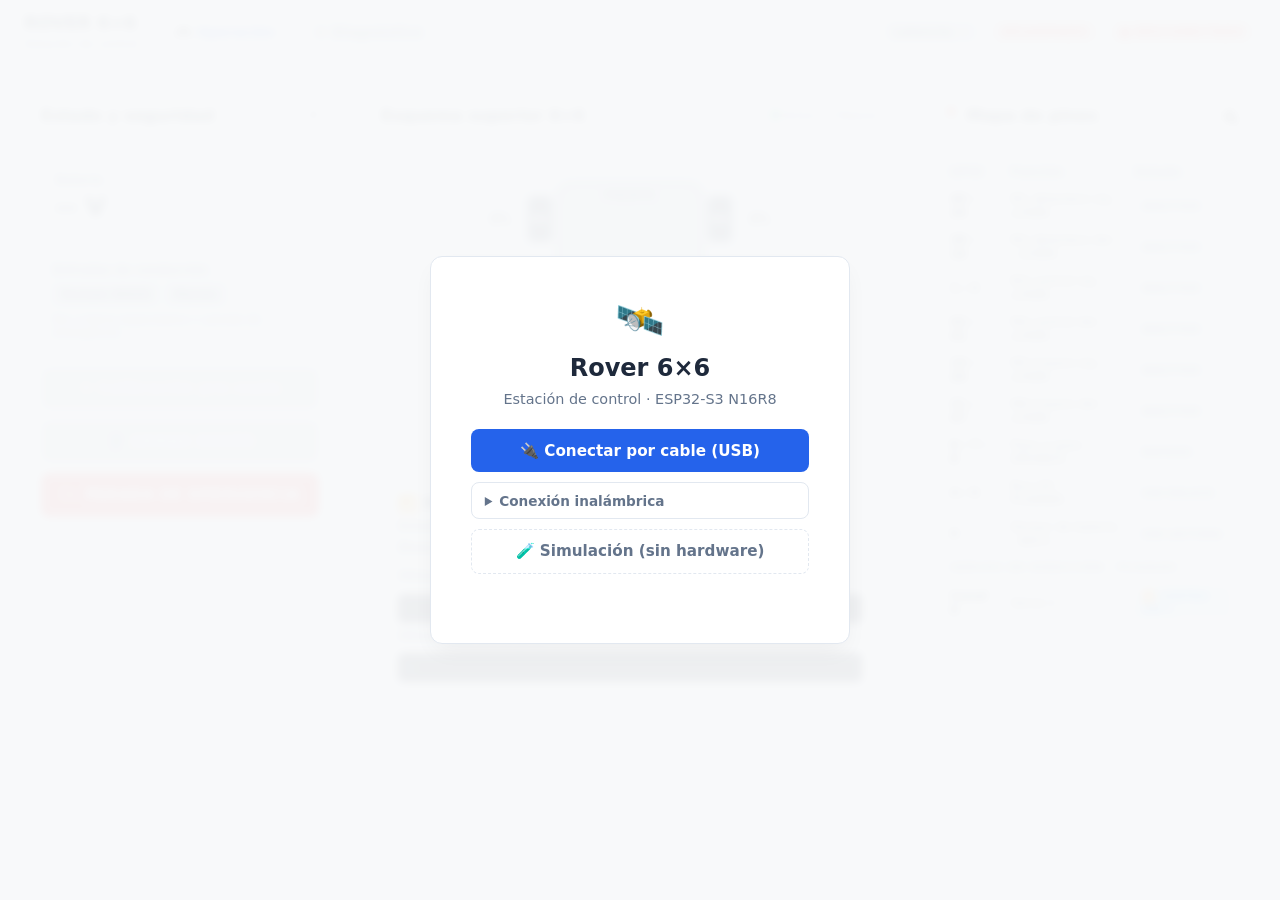
==== index.html @ 3fe63c6f "chore: clean up project structure, rename index.html, update pinout.h, add rover_link and ignore .cl" ====
<!DOCTYPE html>
<html lang="es">
<head>
    <meta charset="UTF-8">
    <meta name="viewport" content="width=device-width, initial-scale=1.0">
    <title>Rover 6x6 · Estación de Control</title>
    <link rel="stylesheet" href="style.css">
</head>
<body>

<!-- ===================== PANTALLA DE CONEXIÓN ===================== -->
<div id="login-screen">
    <div class="login-card">
        <div class="logo-icon">🛰️</div>
        <h2>Rover 6×6</h2>
        <p>Estación de control · ESP32-S3 N16R8</p>

        <button class="btn btn-primary" onclick="App.connectSerial()">
            🔌 Conectar por cable (USB)
        </button>

        <details class="conn-advanced">
            <summary>Conexión inalámbrica</summary>
            <div class="input-group">
                <label for="rover-ip">Dirección IP</label>
                <input type="text" id="rover-ip" value="192.168.4.1" placeholder="192.168.4.1">
            </div>
            <div class="input-group">
                <label for="rover-port">Puerto</label>
                <input type="text" id="rover-port" value="8080" placeholder="8080">
            </div>
            <button class="btn btn-secondary" onclick="App.connectWifi()">
                📡 Conectar por Wi-Fi
            </button>
        </details>

        <button class="btn btn-ghost" onclick="App.connectDemo()">
            🧪 Simulación (sin hardware)
        </button>

        <div id="login-status" class="login-status-msg"></div>
    </div>
</div>

<!-- ===================== CABECERA ===================== -->
<header class="app-header">
    <div class="header-brand">
        <span class="brand-title">ROVER 6×6</span>
        <span class="brand-subtitle">Estación de control</span>
    </div>

    <nav class="mode-tabs">
        <button class="tab-btn active" id="tab-general" onclick="App.switchMode('general')">🎮 Operación</button>
        <button class="tab-btn" id="tab-diagnostics" onclick="App.switchMode('diagnostics')">⚙️ Diagnóstico</button>
    </nav>

    <div class="header-badges">
        <span id="latency-badge" class="badge badge-gray">Latencia: --</span>
        <span id="arm-badge" class="badge badge-danger">DESARMADO</span>
        <span id="status-badge" class="badge badge-danger">● DESCONECTADO</span>
        <button id="btn-disconnect" class="btn-icon" title="Desconectar" hidden
                onclick="App.disconnect()">⏏</button>
    </div>
</header>

<div id="notice-bar" class="notice-bar"></div>

<main class="main-container">

    <!-- ===================== VISTA: OPERACIÓN ===================== -->
    <div id="view-general" class="dashboard-grid">

        <!-- Columna izquierda -->
        <div class="card">
            <div class="header-title"><span>Estado y seguridad</span><span class="card-icon">⚡</span></div>
            <hr class="divider">

            <div class="metric-box">
                <span class="metric-label">Batería</span>
                <strong id="battery-val" class="metric-big">-- V</strong>
            </div>

            <div class="input-hud-card">
                <span class="hud-title">Entradas de conducción</span>
                <div class="hud-indicators">
                    <div id="hud-wasd" class="hud-chip">Teclado WASD</div>
                    <div id="hud-gamepad" class="hud-chip">Mando</div>
                </div>
                <p class="hint">Esc o barra espaciadora = parada de emergencia</p>
            </div>

            <div class="action-stack">
                <button id="btn-preflight" class="btn btn-wizard" disabled onclick="App.startPreFlight()">
                    ⚙️ Calibración pre-vuelo
                </button>
                <button id="btn-arm-toggle" class="btn btn-arm" disabled onclick="App.toggleArm()">
                    🛡️ ARMAR ROVER
                </button>
                <button class="btn btn-danger" onclick="App.emergencyStop()">
                    ⛔ PARADA DE EMERGENCIA
                </button>
            </div>
        </div>

        <!-- Columna central -->
        <div class="card card-center">
            <div class="header-title">
                <span>Esquema superior 6×6</span>
                <span class="legend-text">
                    <span class="dot dot-active"></span> Activo
                    <span class="dot dot-idle"></span> Reposo
                </span>
            </div>

            <div class="rover-view">
                <div class="rover-chassis">
                    <div class="chassis-header">FRENTE</div>

                    <div class="wheel w-front-left" id="m1">
                        <span class="wheel-label">M1</span><span class="wheel-val wheel-val-left">0%</span>
                    </div>
                    <div class="wheel w-front-right" id="m2">
                        <span class="wheel-label">M2</span><span class="wheel-val wheel-val-right">0%</span>
                    </div>
                    <div class="wheel w-mid-left" id="m3">
                        <span class="wheel-label">M3</span><span class="wheel-val wheel-val-left">0%</span>
                    </div>
                    <div class="wheel w-mid-right" id="m4">
                        <span class="wheel-label">M4</span><span class="wheel-val wheel-val-right">0%</span>
                    </div>
                    <div class="wheel w-rear-left" id="m5">
                        <span class="wheel-label">M5</span><span class="wheel-val wheel-val-left">0%</span>
                    </div>
                    <div class="wheel w-rear-right" id="m6">
                        <span class="wheel-label">M6</span><span class="wheel-val wheel-val-right">0%</span>
                    </div>
                </div>

                <div id="motor-test-popover" class="motor-popover hidden">
                    <div class="popover-header">
                        <span id="popover-title">Motor</span>
                        <button class="popover-close" onclick="App.closeMotorPopover()">×</button>
                    </div>
                    <div class="popover-buttons">
                        <button class="btn btn-popover btn-yes" id="btn-popover-forward">Adelante</button>
                        <button class="btn btn-popover btn-no" id="btn-popover-backward">Atrás</button>
                    </div>
                    <p class="hint">Mantén pulsado para mover</p>
                </div>
            </div>

            <!-- Monitor de enlace -->
            <div class="link-monitor">
                <div class="header-title"><span>📶 Monitor de enlace</span></div>
                <div class="link-stats">
                    <div><span class="metric-label">Estado</span><strong id="debug-link-status" data-state="off">Desconectado</strong></div>
                    <div><span class="metric-label">Tramas OK</span><strong id="debug-rx-ok" data-state="ok">0</strong></div>
                    <div><span class="metric-label">Tramas con error</span><strong id="debug-rx-err" data-state="ok">0</strong></div>
                </div>
                <span class="metric-label">Último envío (TX)</span>
                <pre id="debug-tx-data" class="wire-log wire-tx">—</pre>
                <span class="metric-label">Última telemetría (RX)</span>
                <pre id="debug-rx-data" class="wire-log wire-rx">—</pre>
            </div>
        </div>

        <!-- Columna derecha -->
        <div class="card">
            <div class="header-title"><span>📍 Mapa de pines</span><span class="card-icon">🔌</span></div>
            <hr class="divider">

            <div class="gpio-table-container">
                <table class="gpio-table">
                    <thead>
                        <tr><th>GPIO</th><th>Función</th><th>Estado</th></tr>
                    </thead>
                    <tbody>
                        <tr><td><strong>40 / 39</strong></td><td>M1 delantero izq · L298N</td><td><span id="pin-m1-badge" class="pin-badge pin-idle">INACTIVO</span></td></tr>
                        <tr><td><strong>38 / 16</strong></td><td>M2 delantero der · L298N</td><td><span id="pin-m2-badge" class="pin-badge pin-idle">INACTIVO</span></td></tr>
                        <tr><td><strong>1 / 2</strong></td><td>M3 central izq · L298N</td><td><span id="pin-m3-badge" class="pin-badge pin-idle">INACTIVO</span></td></tr>
                        <tr><td><strong>42 / 41</strong></td><td>M4 central der · L298N</td><td><span id="pin-m4-badge" class="pin-badge pin-idle">INACTIVO</span></td></tr>
                        <tr><td><strong>19 / 20</strong></td><td>M5 trasero izq · L298N</td><td><span id="pin-m5-badge" class="pin-badge pin-idle">INACTIVO</span></td></tr>
                        <tr><td><strong>21 / 47</strong></td><td>M6 trasero der · L298N</td><td><span id="pin-m6-badge" class="pin-badge pin-idle">INACTIVO</span></td></tr>
                        <tr><td><strong>6 / 7 / 8</strong></td><td>Paso a paso · DRV8825</td><td><span id="stepper-state-badge" class="pin-badge pin-idle">REPOSO</span></td></tr>
                        <tr><td><strong>4 / 5</strong></td><td>Bus I2C · PCA9685</td><td><span id="pin-i2c-badge" class="pin-badge pin-idle">SIN ENLACE</span></td></tr>
                        <tr><td><strong>9</strong></td><td>Divisor de batería · ADC1</td><td><span id="pin-adc-badge" class="pin-badge pin-idle">SIN LECTURA</span></td></tr>
                        <tr><td colspan="3" class="table-section">Servos de dirección · PCA9685</td></tr>
                        <tr><td><strong>Canal 0</strong></td><td>Servo 1</td><td><span id="servo-dir-0-badge" class="pin-badge pin-i2c">⏺️ CENTRO (90°)</span></td></tr>
                        <tr><td><strong>Canal 1</strong></td><td>Servo 2</td><td><span id="servo-dir-1-badge" class="pin-badge pin-i2c">⏺️ CENTRO (90°)</span></td></tr>
                        <tr><td><strong>Canal 2</strong></td><td>Servo 3</td><td><span id="servo-dir-2-badge" class="pin-badge pin-i2c">⏺️ CENTRO (90°)</span></td></tr>
                        <tr><td><strong>Canal 3</strong></td><td>Servo 4</td><td><span id="servo-dir-3-badge" class="pin-badge pin-i2c">⏺️ CENTRO (90°)</span></td></tr>
                        <tr><td><strong>Canal 4</strong></td><td>Servo 5</td><td><span id="servo-dir-4-badge" class="pin-badge pin-i2c">⏺️ CENTRO (90°)</span></td></tr>
                    </tbody>
                </table>
            </div>
        </div>
    </div>

    <!-- ===================== VISTA: DIAGNÓSTICO ===================== -->
    <div id="view-diagnostics" class="dashboard-grid hidden">

        <div class="card">
            <div class="header-title"><span>Motores DC (M1–M6)</span></div>
            <p class="section-desc">Prueba individual de velocidad y sentido en cada canal L298N.</p>

            <div class="motor-grid">
                <div class="motor-control-item" data-motor="0">
                    <label>M1 · Delantero izq</label>
                    <input type="range" min="-100" max="100" value="0" oninput="App.setMotor(0, this.value)">
                    <span class="val-display">0%</span>
                </div>
                <div class="motor-control-item" data-motor="1">
                    <label>M2 · Delantero der</label>
                    <input type="range" min="-100" max="100" value="0" oninput="App.setMotor(1, this.value)">
                    <span class="val-display">0%</span>
                </div>
                <div class="motor-control-item" data-motor="2">
                    <label>M3 · Central izq</label>
                    <input type="range" min="-100" max="100" value="0" oninput="App.setMotor(2, this.value)">
                    <span class="val-display">0%</span>
                </div>
                <div class="motor-control-item" data-motor="3">
                    <label>M4 · Central der</label>
                    <input type="range" min="-100" max="100" value="0" oninput="App.setMotor(3, this.value)">
                    <span class="val-display">0%</span>
                </div>
                <div class="motor-control-item" data-motor="4">
                    <label>M5 · Trasero izq</label>
                    <input type="range" min="-100" max="100" value="0" oninput="App.setMotor(4, this.value)">
                    <span class="val-display">0%</span>
                </div>
                <div class="motor-control-item" data-motor="5">
                    <label>M6 · Trasero der</label>
                    <input type="range" min="-100" max="100" value="0" oninput="App.setMotor(5, this.value)">
                    <span class="val-display">0%</span>
                </div>
            </div>

            <button class="btn btn-secondary" onclick="App.stopAllMotors()">Detener todos los motores</button>
        </div>

        <div class="card">
            <div class="header-title"><span>Servos y paso a paso</span></div>

            <div class="sub-section">
                <h4>Servos de dirección · PCA9685</h4>
                <div class="servo-row">
                    <label>Servo 1 · canal 0</label>
                    <input type="range" min="0" max="180" value="90" oninput="App.setServo(0, this.value)">
                    <span id="servo-0-val">⏺️ CENTRO (90°)</span>
                </div>
                <div class="servo-row">
                    <label>Servo 2 · canal 1</label>
                    <input type="range" min="0" max="180" value="90" oninput="App.setServo(1, this.value)">
                    <span id="servo-1-val">⏺️ CENTRO (90°)</span>
                </div>
                <div class="servo-row">
                    <label>Servo 3 · canal 2</label>
                    <input type="range" min="0" max="180" value="90" oninput="App.setServo(2, this.value)">
                    <span id="servo-2-val">⏺️ CENTRO (90°)</span>
                </div>
                <div class="servo-row">
                    <label>Servo 4 · canal 3</label>
                    <input type="range" min="0" max="180" value="90" oninput="App.setServo(3, this.value)">
                    <span id="servo-3-val">⏺️ CENTRO (90°)</span>
                </div>
                <div class="servo-row">
                    <label>Servo 5 · canal 4</label>
                    <input type="range" min="0" max="180" value="90" oninput="App.setServo(4, this.value)">
                    <span id="servo-4-val">⏺️ CENTRO (90°)</span>
                </div>
            </div>

            <hr class="divider">

            <div class="sub-section">
                <h4>Paso a paso · DRV8825</h4>
                <div class="stepper-jog-controls">
                    <button class="btn btn-small" onclick="App.jogStepper(-500)">−500</button>
                    <button class="btn btn-small" onclick="App.jogStepper(-100)">−100</button>
                    <button class="btn btn-small" onclick="App.jogStepper(100)">+100</button>
                    <button class="btn btn-small" onclick="App.jogStepper(500)">+500</button>
                </div>
                <p class="info-text">Posición: <strong id="stepper-pos-val">0</strong> pasos</p>
            </div>
        </div>

        <div class="card">
            <div class="header-title"><span>Lectura directa del ADC</span></div>
            <div class="adc-monitor-box">
                <span class="metric-label">GPIO 9 · ADC1 canal 8</span>
                <h1 id="adc-mv-val">0 mV</h1>
                <p class="info-text">
                    Tensión en el pin: <span id="adc-pin-v">0.00 V</span> · divisor 4,3×
                </p>
            </div>
        </div>
    </div>
</main>

<!-- ===================== MODAL PRE-VUELO ===================== -->
<div id="calibration-modal" class="modal-backdrop">
    <div class="modal-content">
        <div class="wizard-header">
            <span class="wizard-step-badge" id="modal-step-badge">PASO 1</span>
            <h3 id="modal-step-title">Enlace y batería</h3>
        </div>
        <div class="wizard-body">
            <p id="modal-step-desc">Verificando enlace...</p>
        </div>
        <div class="wizard-footer">
            <button class="btn btn-no" onclick="App.answerPreFlight(false)">Cancelar</button>
            <button class="btn btn-yes" id="btn-wizard-yes" onclick="App.answerPreFlight(true)">Sí, confirmar</button>
        </div>
    </div>
</div>

<script src="app.js"></script>
</body>
</html>
---- style.css ----
/* ==========================================================================
   Rover 6x6 - Estacion de control
   ========================================================================== */

:root {
    --bg-primary: #F8F9FA;
    --card-bg: #FFFFFF;
    --text-main: #1E293B;
    --text-muted: #64748B;
    --accent-blue: #2563EB;
    --accent-purple: #8B5CF6;
    --success: #10B981;
    --warning: #F59E0B;
    --danger: #EF4444;
    --border-color: #E2E8F0;
    --surface-alt: #F8FAFC;
    --radius: 12px;
    --shadow: 0 10px 25px -5px rgba(0, 0, 0, 0.05);
}

* {
    box-sizing: border-box;
    margin: 0;
    padding: 0;
    font-family: 'Segoe UI', system-ui, -apple-system, BlinkMacSystemFont, sans-serif;
}

body {
    background-color: var(--bg-primary);
    color: var(--text-main);
    display: flex;
    flex-direction: column;
    height: 100vh;
    overflow: hidden;
}

.hidden { display: none !important; }

/* --- 1. PANTALLA DE CONEXION --- */
#login-screen {
    position: fixed;
    inset: 0;
    background: rgba(248, 249, 250, 0.96);
    display: flex;
    justify-content: center;
    align-items: center;
    z-index: 1000;
    backdrop-filter: blur(4px);
}

.login-card {
    background: var(--card-bg);
    padding: 2.5rem;
    border-radius: var(--radius);
    box-shadow: var(--shadow);
    border: 1px solid var(--border-color);
    width: 100%;
    max-width: 420px;
    text-align: center;
    display: flex;
    flex-direction: column;
    gap: 0.6rem;
}

.logo-icon { font-size: 2.5rem; }
.login-card h2 { font-size: 1.5rem; }
.login-card p { color: var(--text-muted); font-size: 0.9rem; margin-bottom: 0.75rem; }

.conn-advanced {
    text-align: left;
    border: 1px solid var(--border-color);
    border-radius: 8px;
    padding: 0.6rem 0.8rem;
}

.conn-advanced summary {
    cursor: pointer;
    font-size: 0.85rem;
    font-weight: 600;
    color: var(--text-muted);
    user-select: none;
}

.conn-advanced[open] summary { margin-bottom: 0.8rem; }

.input-group { margin-bottom: 0.8rem; }

.input-group label {
    display: block;
    font-size: 0.72rem;
    font-weight: 700;
    margin-bottom: 0.3rem;
    color: var(--text-muted);
    letter-spacing: 0.5px;
    text-transform: uppercase;
}

.input-group input {
    width: 100%;
    padding: 0.6rem;
    border: 1px solid var(--border-color);
    border-radius: 8px;
    font-size: 0.95rem;
    outline: none;
    transition: border-color 0.2s;
}

.input-group input:focus { border-color: var(--accent-blue); }

.login-status-msg {
    min-height: 1.2rem;
    font-size: 0.85rem;
    font-weight: 600;
    color: var(--text-muted);
}

.login-status-msg[data-kind="info"] { color: var(--warning); }
.login-status-msg[data-kind="error"] { color: var(--danger); }

/* --- BOTONES --- */
.btn {
    width: 100%;
    padding: 0.8rem;
    background: var(--accent-blue);
    color: white;
    border: none;
    border-radius: 8px;
    font-weight: 600;
    font-size: 0.95rem;
    cursor: pointer;
    transition: opacity 0.15s ease, transform 0.15s ease;
}

.btn:hover:not(:disabled) { opacity: 0.92; transform: translateY(-1px); }
.btn:disabled { background: #CBD5E1; cursor: not-allowed; transform: none; }

.btn-primary   { background: var(--accent-blue); }
.btn-secondary { background: #475569; }
.btn-wizard    { background: var(--accent-purple); }
.btn-danger    { background: var(--danger); }
.btn-yes       { background: var(--success); }
.btn-no        { background: var(--danger); }

.btn-ghost {
    background: transparent;
    color: var(--text-muted);
    border: 1px dashed var(--border-color);
}

.btn-arm { background: var(--danger); }
.btn-arm.armed { background: var(--success); }

.btn-small { padding: 0.4rem 0.8rem; font-size: 0.85rem; width: auto; }

.btn-icon {
    background: transparent;
    border: 1px solid var(--border-color);
    border-radius: 6px;
    width: 28px;
    height: 28px;
    cursor: pointer;
    color: var(--text-muted);
    font-size: 0.9rem;
    line-height: 1;
}

.btn-icon:hover { color: var(--danger); border-color: var(--danger); }

/* --- 2. CABECERA --- */
.app-header {
    background: var(--card-bg);
    border-bottom: 1px solid var(--border-color);
    padding: 0.75rem 1.5rem;
    display: flex;
    align-items: center;
    justify-content: space-between;
    gap: 0.75rem 1rem;
    flex-wrap: wrap;
}

.brand-title { font-size: 1.1rem; font-weight: 800; display: block; }
.brand-subtitle { font-size: 0.75rem; color: var(--text-muted); }

.mode-tabs {
    display: flex;
    gap: 0.5rem;
    background: #F1F5F9;
    padding: 4px;
    border-radius: 10px;
}

.tab-btn {
    padding: 0.5rem 1rem;
    border: none;
    background: transparent;
    border-radius: 7px;
    font-size: 0.85rem;
    font-weight: 600;
    color: var(--text-muted);
    cursor: pointer;
    transition: background 0.2s, color 0.2s;
}

.tab-btn.active {
    background: var(--card-bg);
    color: var(--accent-blue);
    box-shadow: 0 2px 5px rgba(0, 0, 0, 0.05);
}

.header-badges {
    display: flex;
    gap: 0.5rem;
    align-items: center;
    flex-wrap: wrap;
    justify-content: flex-end;
    /* min-width:0 permite que el bloque se comprima y sus insignias envuelvan
       en pantallas estrechas, en vez de empujar el ancho de la pagina. */
    flex: 1 1 auto;
    min-width: 0;
}

.badge {
    font-size: 0.75rem;
    font-weight: 700;
    padding: 0.35rem 0.75rem;
    border-radius: 20px;
    white-space: nowrap;
}

.badge-gray    { background: #E2E8F0; color: #475569; }
.badge-warning { background: #FEF3C7; color: #D97706; }
.badge-success { background: #D1FAE5; color: #059669; }
.badge-danger  { background: #FEE2E2; color: #DC2626; }

/* --- Barra de avisos --- */
.notice-bar {
    max-height: 0;
    overflow: hidden;
    background: #FEF3C7;
    color: #92400E;
    font-size: 0.85rem;
    font-weight: 600;
    text-align: center;
    transition: max-height 0.2s ease, padding 0.2s ease;
    padding: 0 1rem;
}

.notice-bar.visible { max-height: 3rem; padding: 0.6rem 1rem; }

/* --- 3. REJILLA PRINCIPAL --- */
.main-container { flex: 1; padding: 1.25rem; overflow-y: auto; }

.dashboard-grid {
    display: grid;
    grid-template-columns: 320px minmax(0, 1fr) 340px;
    gap: 1.25rem;
    align-items: start;
    min-height: 100%;
}

@media (max-width: 1200px) {
    .dashboard-grid { grid-template-columns: 1fr; }
}

.card {
    background: var(--card-bg);
    border-radius: var(--radius);
    border: 1px solid var(--border-color);
    padding: 1.25rem;
    display: flex;
    flex-direction: column;
    gap: 1rem;
    box-shadow: var(--shadow);
}

.header-title {
    font-size: 1rem;
    font-weight: 700;
    display: flex;
    justify-content: space-between;
    align-items: center;
    gap: 0.5rem;
}

.divider { border: 0; border-top: 1px solid var(--border-color); }

.legend-text { font-size: 0.7rem; color: var(--text-muted); font-weight: 500; }

.dot {
    display: inline-block;
    width: 8px;
    height: 8px;
    border-radius: 50%;
    margin-left: 0.4rem;
}

.dot-active { background: var(--success); }
.dot-idle { background: #CBD5E1; }

.hint { font-size: 0.7rem; color: var(--text-muted); margin-top: 0.5rem; }

/* --- Metricas --- */
.metric-box {
    background: var(--surface-alt);
    border-radius: 8px;
    padding: 0.85rem;
    border: 1px solid #F1F5F9;
}

.metric-label {
    font-size: 0.72rem;
    color: var(--text-muted);
    font-weight: 600;
    display: block;
    margin-bottom: 0.25rem;
}

.metric-big { font-size: 1.6rem; font-weight: 800; }

.action-stack {
    display: flex;
    flex-direction: column;
    gap: 0.6rem;
    margin-top: auto;
}

/* --- HUD de entradas --- */
.input-hud-card { background: #F1F5F9; padding: 0.75rem; border-radius: 8px; }

.hud-title {
    font-size: 0.72rem;
    font-weight: 700;
    color: var(--text-muted);
    display: block;
    margin-bottom: 0.4rem;
}

.hud-indicators { display: flex; gap: 0.5rem; }

.hud-chip {
    font-size: 0.7rem;
    font-weight: 700;
    padding: 0.25rem 0.5rem;
    background: #CBD5E1;
    color: #475569;
    border-radius: 4px;
    transition: background 0.15s, color 0.15s;
}

.hud-chip.active { background: var(--accent-blue); color: white; }

/* --- 4. ESQUEMA TOP-DOWN --- */
.rover-view {
    position: relative;
    background: #F1F5F9;
    border-radius: var(--radius);
    display: flex;
    justify-content: center;
    align-items: center;
    border: 1px dashed var(--border-color);
    min-height: 320px;
    padding: 1rem 3rem;
}

.rover-chassis {
    width: 150px;
    height: 240px;
    background: #CBD5E1;
    border-radius: 18px;
    position: relative;
    box-shadow: inset 0 0 12px rgba(0, 0, 0, 0.06);
    border: 2px solid #94A3B8;
}

.chassis-header {
    text-align: center;
    font-size: 0.65rem;
    font-weight: 800;
    color: #475569;
    margin-top: 6px;
    letter-spacing: 1px;
}

.wheel {
    --wheel-power: 0%;
    width: 26px;
    height: 48px;
    background: #475569;
    border-radius: 7px;
    position: absolute;
    border: 2px solid #94A3B8;
    transition: background 0.2s, border-color 0.2s, transform 0.15s;
    display: flex;
    align-items: center;
    justify-content: center;
    cursor: pointer;
}

.wheel:hover { box-shadow: 0 0 10px rgba(37, 99, 235, 0.4); transform: scale(1.06); }

/* La barra interior crece con el modulo de la velocidad. */
.wheel::after {
    content: '';
    position: absolute;
    inset: auto 2px 2px 2px;
    height: var(--wheel-power);
    max-height: calc(100% - 4px);
    border-radius: 5px;
    background: rgba(255, 255, 255, 0.35);
    transition: height 0.15s linear;
}

.wheel-label { font-size: 0.65rem; font-weight: 800; color: #FFF; z-index: 1; }

.wheel-val {
    font-size: 0.72rem;
    font-weight: 700;
    color: var(--text-main);
    background: #FFF;
    padding: 2px 6px;
    border-radius: 6px;
    border: 1px solid var(--border-color);
    box-shadow: 0 2px 4px rgba(0, 0, 0, 0.06);
    position: absolute;
    top: 50%;
    transform: translateY(-50%);
    white-space: nowrap;
}

.wheel-val-left { right: 34px; }
.wheel-val-right { left: 34px; }

.wheel.active { background: var(--success); border-color: #059669; }
.wheel.active.reverse { background: var(--warning); border-color: #D97706; }

.w-front-left  { top: 12px; left: -30px; }
.w-front-right { top: 12px; right: -30px; }
.w-mid-left    { top: 96px; left: -30px; }
.w-mid-right   { top: 96px; right: -30px; }
.w-rear-left   { bottom: 12px; left: -30px; }
.w-rear-right  { bottom: 12px; right: -30px; }

/* --- Monitor de enlace --- */
.link-monitor {
    background: var(--surface-alt);
    border: 1px solid var(--border-color);
    border-radius: var(--radius);
    padding: 1rem;
    display: flex;
    flex-direction: column;
    gap: 0.4rem;
}

.link-stats {
    display: grid;
    grid-template-columns: repeat(3, 1fr);
    gap: 0.75rem;
    margin-bottom: 0.4rem;
}

.link-stats strong { font-size: 0.85rem; font-weight: 700; }
.link-stats strong[data-state="ok"]   { color: var(--success); }
.link-stats strong[data-state="warn"] { color: var(--warning); }
.link-stats strong[data-state="off"]  { color: var(--text-muted); }

.wire-log {
    background: #0F172A;
    padding: 0.5rem;
    border-radius: 6px;
    font-family: 'Cascadia Code', Consolas, monospace;
    font-size: 0.7rem;
    white-space: pre-wrap;
    word-break: break-all;
    max-height: 4.5rem;
    overflow-y: auto;
}

.wire-tx { color: #4ADE80; }
.wire-rx { color: #60A5FA; }

/* --- 5. TABLA DE PINES --- */
.gpio-table-container {
    overflow-y: auto;
    max-height: 460px;
    border-radius: 6px;
    border: 1px solid var(--border-color);
}

.gpio-table {
    width: 100%;
    border-collapse: collapse;
    font-size: 0.75rem;
    text-align: left;
    background: white;
}

.gpio-table th {
    background: #F1F5F9;
    color: var(--text-muted);
    font-weight: 700;
    padding: 6px 8px;
    position: sticky;
    top: 0;
    border-bottom: 1px solid var(--border-color);
}

.gpio-table td { padding: 6px 8px; border-bottom: 1px solid #F1F5F9; }

.table-section {
    background: #F8FAFC;
    font-weight: 700;
    font-size: 0.7rem;
    color: var(--text-muted);
    text-transform: uppercase;
    letter-spacing: 0.5px;
}

.pin-badge {
    font-size: 0.65rem;
    font-weight: 800;
    padding: 2px 6px;
    border-radius: 4px;
    letter-spacing: 0.3px;
    display: inline-block;
}

.pin-active { background: #D1FAE5; color: #059669; border: 1px solid #A7F3D0; }
.pin-idle   { background: #F1F5F9; color: #64748B; border: 1px solid var(--border-color); }
.pin-i2c    { background: #E0F2FE; color: #0284C7; border: 1px solid #BAE6FD; }

/* --- 6. DIAGNOSTICO --- */
.section-desc { font-size: 0.85rem; color: var(--text-muted); }

.sub-section h4 { font-size: 0.85rem; margin-bottom: 0.5rem; }

.motor-grid { display: grid; grid-template-columns: 1fr 1fr; gap: 0.75rem; }

.motor-control-item {
    background: var(--surface-alt);
    padding: 0.6rem 0.8rem;
    border-radius: 8px;
    border: 1px solid #F1F5F9;
    display: flex;
    flex-direction: column;
    gap: 0.25rem;
}

.motor-control-item label { font-size: 0.75rem; font-weight: 700; }
.motor-control-item input[type="range"] { width: 100%; }

.val-display {
    font-size: 0.75rem;
    font-weight: 700;
    color: var(--accent-blue);
    text-align: right;
}

.servo-row {
    display: flex;
    align-items: center;
    gap: 0.75rem;
    margin-top: 0.5rem;
}

.servo-row label { font-size: 0.78rem; font-weight: 600; width: 130px; flex-shrink: 0; }
.servo-row input { flex: 1; min-width: 0; }
.servo-row span { font-size: 0.72rem; width: 130px; text-align: right; flex-shrink: 0; }

.stepper-jog-controls { display: flex; gap: 0.5rem; margin-top: 0.5rem; }

.info-text { font-size: 0.85rem; color: var(--text-muted); margin-top: 0.5rem; }

.adc-monitor-box {
    background: var(--surface-alt);
    border: 1px solid var(--border-color);
    border-radius: var(--radius);
    padding: 2rem;
    text-align: center;
}

.adc-monitor-box h1 { font-size: 2.5rem; color: var(--accent-blue); margin: 0.5rem 0; }

/* --- 7. MODAL PRE-VUELO --- */
.modal-backdrop {
    position: fixed;
    inset: 0;
    background: rgba(0, 0, 0, 0.45);
    display: none;
    justify-content: center;
    align-items: center;
    z-index: 2000;
    backdrop-filter: blur(3px);
}

.modal-content {
    background: white;
    padding: 2rem;
    border-radius: var(--radius);
    max-width: 480px;
    width: 100%;
    box-shadow: 0 20px 40px rgba(0, 0, 0, 0.15);
}

.wizard-step-badge {
    font-size: 0.7rem;
    font-weight: 800;
    background: var(--accent-purple);
    color: white;
    padding: 0.2rem 0.6rem;
    border-radius: 4px;
    letter-spacing: 0.5px;
}

.wizard-header h3 { margin-top: 0.5rem; font-size: 1.25rem; }

.wizard-body {
    font-size: 0.95rem;
    color: var(--text-muted);
    margin: 1rem 0 1.5rem;
    line-height: 1.5;
    min-height: 4.5rem;
}

.wizard-footer { display: flex; gap: 1rem; }

/* --- 8. POPOVER DE PRUEBA DE MOTOR --- */
.motor-popover {
    position: absolute;
    background: rgba(255, 255, 255, 0.97);
    backdrop-filter: blur(10px);
    border: 1px solid var(--border-color);
    border-radius: var(--radius);
    padding: 0.75rem;
    box-shadow: 0 15px 30px rgba(0, 0, 0, 0.15);
    z-index: 500;
    display: flex;
    flex-direction: column;
    gap: 0.5rem;
    width: 180px;
}

.popover-header {
    display: flex;
    justify-content: space-between;
    align-items: center;
    font-weight: 700;
    font-size: 0.8rem;
    gap: 0.5rem;
}

.popover-close {
    background: none;
    border: none;
    font-size: 1.1rem;
    cursor: pointer;
    color: var(--text-muted);
    line-height: 1;
}

.popover-close:hover { color: var(--danger); }

.popover-buttons { display: flex; gap: 0.5rem; }

.btn-popover {
    padding: 0.5rem 0.25rem;
    font-size: 0.78rem;
    flex: 1;
    border-radius: 6px;
    font-weight: 700;
    user-select: none;
    touch-action: none;
}
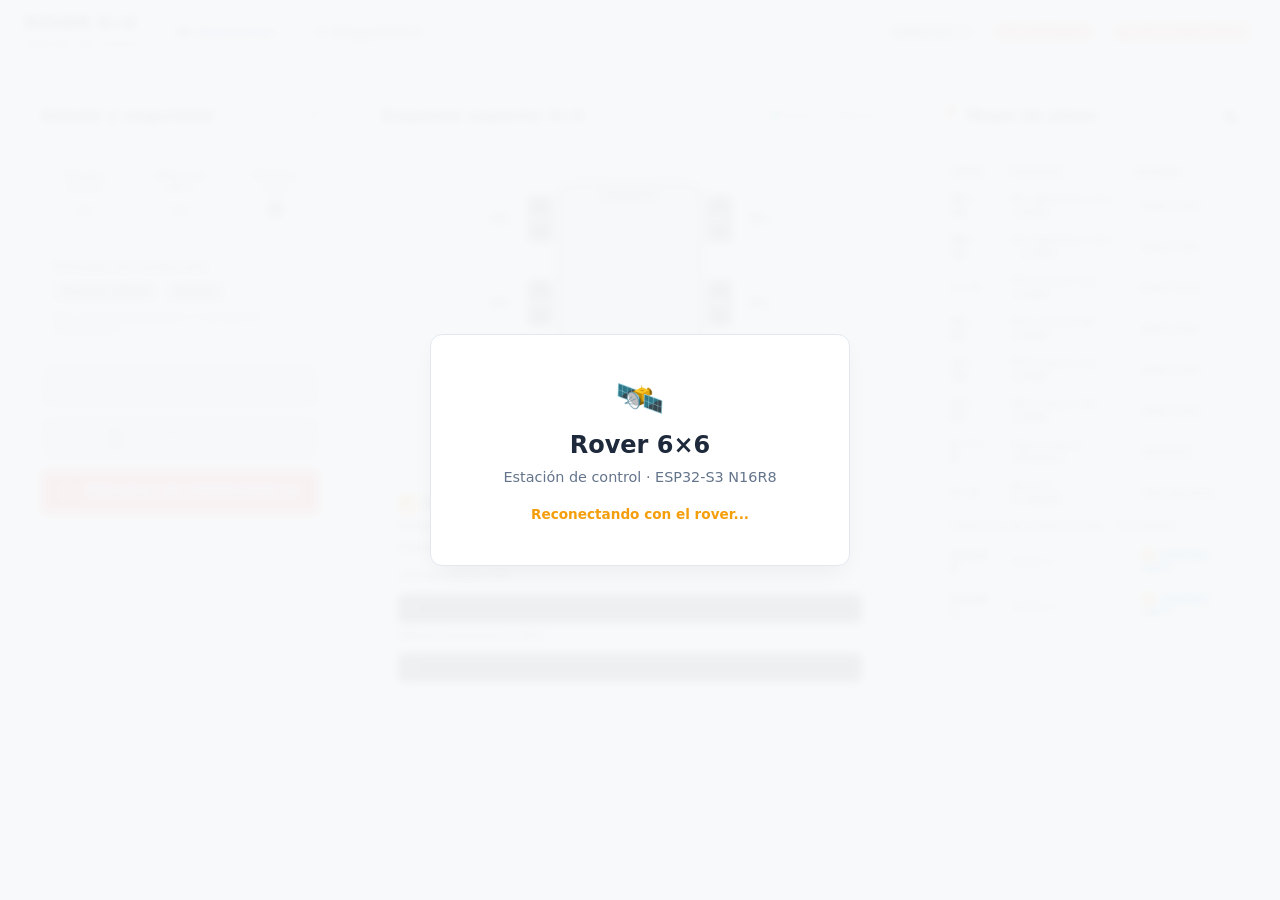
==== commit ea0c3acd: "refact: remove telemetry_adc, update pinout.h for M5 (GPIO 17/18), and polish web interface layout a" ====
--- a/index.html
+++ b/index.html
@@ -15,28 +15,32 @@
         <h2>Rover 6×6</h2>
         <p>Estación de control · ESP32-S3 N16R8</p>
 
-        <button class="btn btn-primary" onclick="App.connectSerial()">
-            🔌 Conectar por cable (USB)
-        </button>
-
-        <details class="conn-advanced">
-            <summary>Conexión inalámbrica</summary>
-            <div class="input-group">
-                <label for="rover-ip">Dirección IP</label>
-                <input type="text" id="rover-ip" value="192.168.4.1" placeholder="192.168.4.1">
-            </div>
-            <div class="input-group">
-                <label for="rover-port">Puerto</label>
-                <input type="text" id="rover-port" value="8080" placeholder="8080">
-            </div>
-            <button class="btn btn-secondary" onclick="App.connectWifi()">
-                📡 Conectar por Wi-Fi
+        <!-- Estas opciones se ocultan cuando la propia ESP sirve la página:
+             en ese caso el enlace ya existe y se conecta sola. -->
+        <div class="conn-options">
+            <button class="btn btn-primary" onclick="App.connectSerial()">
+                🔌 Conectar por cable (USB)
             </button>
-        </details>
-
-        <button class="btn btn-ghost" onclick="App.connectDemo()">
-            🧪 Simulación (sin hardware)
-        </button>
+
+            <details class="conn-advanced">
+                <summary>Conexión inalámbrica</summary>
+                <div class="input-group">
+                    <label for="rover-ip">Dirección IP</label>
+                    <input type="text" id="rover-ip" value="192.168.4.1" placeholder="192.168.4.1">
+                </div>
+                <div class="input-group">
+                    <label for="rover-port">Puerto</label>
+                    <input type="text" id="rover-port" value="80" placeholder="80">
+                </div>
+                <button class="btn btn-secondary" onclick="App.connectWifi()">
+                    📡 Conectar por Wi-Fi
+                </button>
+            </details>
+
+            <button class="btn btn-ghost" onclick="App.connectDemo()">
+                🧪 Simulación (sin hardware)
+            </button>
+        </div>
 
         <div id="login-status" class="login-status-msg"></div>
     </div>
@@ -56,6 +60,7 @@
 
     <div class="header-badges">
         <span id="latency-badge" class="badge badge-gray">Latencia: --</span>
+        <span id="control-badge" class="badge badge-warning" hidden>OBSERVADOR</span>
         <span id="arm-badge" class="badge badge-danger">DESARMADO</span>
         <span id="status-badge" class="badge badge-danger">● DESCONECTADO</span>
         <button id="btn-disconnect" class="btn-icon" title="Desconectar" hidden
@@ -75,9 +80,19 @@
             <div class="header-title"><span>Estado y seguridad</span><span class="card-icon">⚡</span></div>
             <hr class="divider">
 
-            <div class="metric-box">
-                <span class="metric-label">Batería</span>
-                <strong id="battery-val" class="metric-big">-- V</strong>
+            <div class="sys-stats">
+                <div class="metric-box">
+                    <span class="metric-label">Tiempo activo</span>
+                    <strong id="uptime-val" class="metric-big">--</strong>
+                </div>
+                <div class="metric-box">
+                    <span class="metric-label">Memoria libre</span>
+                    <strong id="heap-val" class="metric-big">--</strong>
+                </div>
+                <div class="metric-box">
+                    <span class="metric-label">Clientes web</span>
+                    <strong id="clients-val" class="metric-big">0</strong>
+                </div>
             </div>
 
             <div class="input-hud-card">
@@ -90,10 +105,10 @@
             </div>
 
             <div class="action-stack">
-                <button id="btn-preflight" class="btn btn-wizard" disabled onclick="App.startPreFlight()">
+                <button id="btn-preflight" class="btn btn-wizard" data-needs-control disabled onclick="App.startPreFlight()">
                     ⚙️ Calibración pre-vuelo
                 </button>
-                <button id="btn-arm-toggle" class="btn btn-arm" disabled onclick="App.toggleArm()">
+                <button id="btn-arm-toggle" class="btn btn-arm" data-needs-control disabled onclick="App.toggleArm()">
                     🛡️ ARMAR ROVER
                 </button>
                 <button class="btn btn-danger" onclick="App.emergencyStop()">
@@ -142,8 +157,8 @@
                         <button class="popover-close" onclick="App.closeMotorPopover()">×</button>
                     </div>
                     <div class="popover-buttons">
-                        <button class="btn btn-popover btn-yes" id="btn-popover-forward">Adelante</button>
-                        <button class="btn btn-popover btn-no" id="btn-popover-backward">Atrás</button>
+                        <button class="btn btn-popover btn-yes" data-needs-control id="btn-popover-forward">Adelante</button>
+                        <button class="btn btn-popover btn-no" data-needs-control id="btn-popover-backward">Atrás</button>
                     </div>
                     <p class="hint">Mantén pulsado para mover</p>
                 </div>
@@ -179,11 +194,10 @@
                         <tr><td><strong>38 / 16</strong></td><td>M2 delantero der · L298N</td><td><span id="pin-m2-badge" class="pin-badge pin-idle">INACTIVO</span></td></tr>
                         <tr><td><strong>1 / 2</strong></td><td>M3 central izq · L298N</td><td><span id="pin-m3-badge" class="pin-badge pin-idle">INACTIVO</span></td></tr>
                         <tr><td><strong>42 / 41</strong></td><td>M4 central der · L298N</td><td><span id="pin-m4-badge" class="pin-badge pin-idle">INACTIVO</span></td></tr>
-                        <tr><td><strong>19 / 20</strong></td><td>M5 trasero izq · L298N</td><td><span id="pin-m5-badge" class="pin-badge pin-idle">INACTIVO</span></td></tr>
+                        <tr><td><strong>17 / 18</strong></td><td>M5 trasero izq · L298N</td><td><span id="pin-m5-badge" class="pin-badge pin-idle">INACTIVO</span></td></tr>
                         <tr><td><strong>21 / 47</strong></td><td>M6 trasero der · L298N</td><td><span id="pin-m6-badge" class="pin-badge pin-idle">INACTIVO</span></td></tr>
                         <tr><td><strong>6 / 7 / 8</strong></td><td>Paso a paso · DRV8825</td><td><span id="stepper-state-badge" class="pin-badge pin-idle">REPOSO</span></td></tr>
                         <tr><td><strong>4 / 5</strong></td><td>Bus I2C · PCA9685</td><td><span id="pin-i2c-badge" class="pin-badge pin-idle">SIN ENLACE</span></td></tr>
-                        <tr><td><strong>9</strong></td><td>Divisor de batería · ADC1</td><td><span id="pin-adc-badge" class="pin-badge pin-idle">SIN LECTURA</span></td></tr>
                         <tr><td colspan="3" class="table-section">Servos de dirección · PCA9685</td></tr>
                         <tr><td><strong>Canal 0</strong></td><td>Servo 1</td><td><span id="servo-dir-0-badge" class="pin-badge pin-i2c">⏺️ CENTRO (90°)</span></td></tr>
                         <tr><td><strong>Canal 1</strong></td><td>Servo 2</td><td><span id="servo-dir-1-badge" class="pin-badge pin-i2c">⏺️ CENTRO (90°)</span></td></tr>
@@ -197,7 +211,7 @@
     </div>
 
     <!-- ===================== VISTA: DIAGNÓSTICO ===================== -->
-    <div id="view-diagnostics" class="dashboard-grid hidden">
+    <div id="view-diagnostics" class="dashboard-grid grid-two hidden">
 
         <div class="card">
             <div class="header-title"><span>Motores DC (M1–M6)</span></div>
@@ -206,37 +220,37 @@
             <div class="motor-grid">
                 <div class="motor-control-item" data-motor="0">
                     <label>M1 · Delantero izq</label>
-                    <input type="range" min="-100" max="100" value="0" oninput="App.setMotor(0, this.value)">
+                    <input type="range" min="-100" max="100" value="0" data-needs-control oninput="App.setMotor(0, this.value)">
                     <span class="val-display">0%</span>
                 </div>
                 <div class="motor-control-item" data-motor="1">
                     <label>M2 · Delantero der</label>
-                    <input type="range" min="-100" max="100" value="0" oninput="App.setMotor(1, this.value)">
+                    <input type="range" min="-100" max="100" value="0" data-needs-control oninput="App.setMotor(1, this.value)">
                     <span class="val-display">0%</span>
                 </div>
                 <div class="motor-control-item" data-motor="2">
                     <label>M3 · Central izq</label>
-                    <input type="range" min="-100" max="100" value="0" oninput="App.setMotor(2, this.value)">
+                    <input type="range" min="-100" max="100" value="0" data-needs-control oninput="App.setMotor(2, this.value)">
                     <span class="val-display">0%</span>
                 </div>
                 <div class="motor-control-item" data-motor="3">
                     <label>M4 · Central der</label>
-                    <input type="range" min="-100" max="100" value="0" oninput="App.setMotor(3, this.value)">
+                    <input type="range" min="-100" max="100" value="0" data-needs-control oninput="App.setMotor(3, this.value)">
                     <span class="val-display">0%</span>
                 </div>
                 <div class="motor-control-item" data-motor="4">
                     <label>M5 · Trasero izq</label>
-                    <input type="range" min="-100" max="100" value="0" oninput="App.setMotor(4, this.value)">
+                    <input type="range" min="-100" max="100" value="0" data-needs-control oninput="App.setMotor(4, this.value)">
                     <span class="val-display">0%</span>
                 </div>
                 <div class="motor-control-item" data-motor="5">
                     <label>M6 · Trasero der</label>
-                    <input type="range" min="-100" max="100" value="0" oninput="App.setMotor(5, this.value)">
-                    <span class="val-display">0%</span>
-                </div>
-            </div>
-
-            <button class="btn btn-secondary" onclick="App.stopAllMotors()">Detener todos los motores</button>
+                    <input type="range" min="-100" max="100" value="0" data-needs-control oninput="App.setMotor(5, this.value)">
+                    <span class="val-display">0%</span>
+                </div>
+            </div>
+
+            <button class="btn btn-secondary" data-needs-control onclick="App.stopAllMotors()">Detener todos los motores</button>
         </div>
 
         <div class="card">
@@ -246,27 +260,27 @@
                 <h4>Servos de dirección · PCA9685</h4>
                 <div class="servo-row">
                     <label>Servo 1 · canal 0</label>
-                    <input type="range" min="0" max="180" value="90" oninput="App.setServo(0, this.value)">
+                    <input type="range" min="0" max="180" value="90" data-needs-control oninput="App.setServo(0, this.value)">
                     <span id="servo-0-val">⏺️ CENTRO (90°)</span>
                 </div>
                 <div class="servo-row">
                     <label>Servo 2 · canal 1</label>
-                    <input type="range" min="0" max="180" value="90" oninput="App.setServo(1, this.value)">
+                    <input type="range" min="0" max="180" value="90" data-needs-control oninput="App.setServo(1, this.value)">
                     <span id="servo-1-val">⏺️ CENTRO (90°)</span>
                 </div>
                 <div class="servo-row">
                     <label>Servo 3 · canal 2</label>
-                    <input type="range" min="0" max="180" value="90" oninput="App.setServo(2, this.value)">
+                    <input type="range" min="0" max="180" value="90" data-needs-control oninput="App.setServo(2, this.value)">
                     <span id="servo-2-val">⏺️ CENTRO (90°)</span>
                 </div>
                 <div class="servo-row">
                     <label>Servo 4 · canal 3</label>
-                    <input type="range" min="0" max="180" value="90" oninput="App.setServo(3, this.value)">
+                    <input type="range" min="0" max="180" value="90" data-needs-control oninput="App.setServo(3, this.value)">
                     <span id="servo-3-val">⏺️ CENTRO (90°)</span>
                 </div>
                 <div class="servo-row">
                     <label>Servo 5 · canal 4</label>
-                    <input type="range" min="0" max="180" value="90" oninput="App.setServo(4, this.value)">
+                    <input type="range" min="0" max="180" value="90" data-needs-control oninput="App.setServo(4, this.value)">
                     <span id="servo-4-val">⏺️ CENTRO (90°)</span>
                 </div>
             </div>
@@ -276,25 +290,15 @@
             <div class="sub-section">
                 <h4>Paso a paso · DRV8825</h4>
                 <div class="stepper-jog-controls">
-                    <button class="btn btn-small" onclick="App.jogStepper(-500)">−500</button>
-                    <button class="btn btn-small" onclick="App.jogStepper(-100)">−100</button>
-                    <button class="btn btn-small" onclick="App.jogStepper(100)">+100</button>
-                    <button class="btn btn-small" onclick="App.jogStepper(500)">+500</button>
+                    <button class="btn btn-small" data-needs-control onclick="App.jogStepper(-500)">−500</button>
+                    <button class="btn btn-small" data-needs-control onclick="App.jogStepper(-100)">−100</button>
+                    <button class="btn btn-small" data-needs-control onclick="App.jogStepper(100)">+100</button>
+                    <button class="btn btn-small" data-needs-control onclick="App.jogStepper(500)">+500</button>
                 </div>
                 <p class="info-text">Posición: <strong id="stepper-pos-val">0</strong> pasos</p>
             </div>
         </div>
 
-        <div class="card">
-            <div class="header-title"><span>Lectura directa del ADC</span></div>
-            <div class="adc-monitor-box">
-                <span class="metric-label">GPIO 9 · ADC1 canal 8</span>
-                <h1 id="adc-mv-val">0 mV</h1>
-                <p class="info-text">
-                    Tensión en el pin: <span id="adc-pin-v">0.00 V</span> · divisor 4,3×
-                </p>
-            </div>
-        </div>
     </div>
 </main>
 
@@ -303,7 +307,7 @@
     <div class="modal-content">
         <div class="wizard-header">
             <span class="wizard-step-badge" id="modal-step-badge">PASO 1</span>
-            <h3 id="modal-step-title">Enlace y batería</h3>
+            <h3 id="modal-step-title">Comprobación del enlace</h3>
         </div>
         <div class="wizard-body">
             <p id="modal-step-desc">Verificando enlace...</p>
--- a/style.css
+++ b/style.css
@@ -258,9 +258,15 @@
     min-height: 100%;
 }
 
+.dashboard-grid.grid-two { grid-template-columns: minmax(0, 1fr) minmax(0, 1fr); }
+
 @media (max-width: 1200px) {
-    .dashboard-grid { grid-template-columns: 1fr; }
-}
+    .dashboard-grid,
+    .dashboard-grid.grid-two { grid-template-columns: 1fr; }
+}
+
+/* La ESP sirvio la pagina: el enlace ya existe, sobra elegir transporte. */
+#login-screen.web-mode .conn-options { display: none; }
 
 .card {
     background: var(--card-bg);
@@ -315,7 +321,11 @@
     margin-bottom: 0.25rem;
 }
 
-.metric-big { font-size: 1.6rem; font-weight: 800; }
+.metric-big { font-size: 1.35rem; font-weight: 800; }
+
+.sys-stats { display: grid; grid-template-columns: repeat(3, 1fr); gap: 0.5rem; }
+.sys-stats .metric-box { padding: 0.6rem; text-align: center; }
+.sys-stats .metric-label { font-size: 0.65rem; }
 
 .action-stack {
     display: flex;
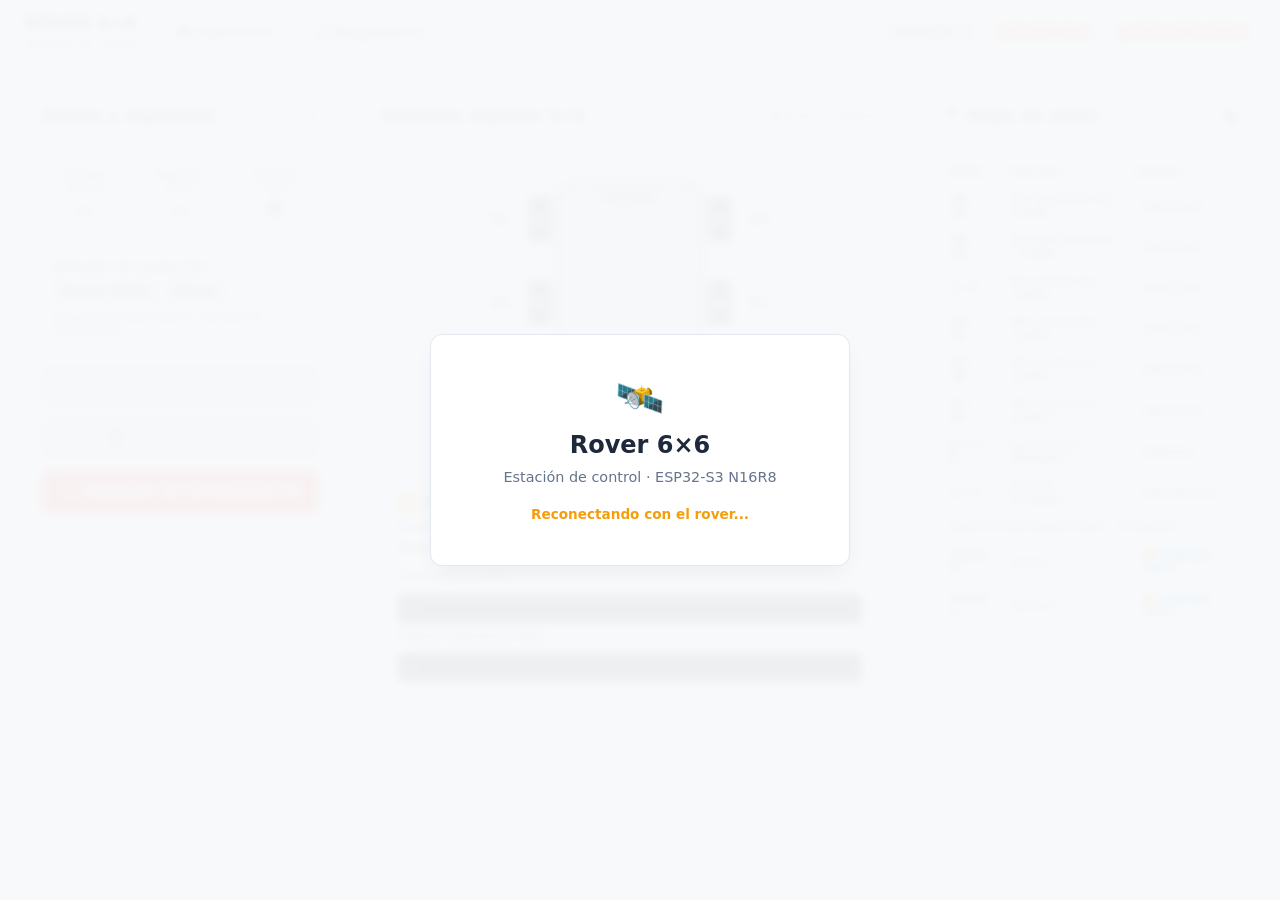
==== commit a0459b4a: "refactor: restructure firmware and panel into MVC, port firmware to Arduino C++ Firmware (Proyecto_r" ====
--- a/index.html
+++ b/index.html
@@ -8,6 +8,8 @@
 </head>
 <body>
 
+<!-- Vista pura: sin onclick. Los eventos los enlazan las vistas de js/view/. -->
+
 <!-- ===================== PANTALLA DE CONEXIÓN ===================== -->
 <div id="login-screen">
     <div class="login-card">
@@ -18,7 +20,7 @@
         <!-- Estas opciones se ocultan cuando la propia ESP sirve la página:
              en ese caso el enlace ya existe y se conecta sola. -->
         <div class="conn-options">
-            <button class="btn btn-primary" onclick="App.connectSerial()">
+            <button id="btn-connect-serial" class="btn btn-primary">
                 🔌 Conectar por cable (USB)
             </button>
 
@@ -32,12 +34,12 @@
                     <label for="rover-port">Puerto</label>
                     <input type="text" id="rover-port" value="80" placeholder="80">
                 </div>
-                <button class="btn btn-secondary" onclick="App.connectWifi()">
+                <button id="btn-connect-wifi" class="btn btn-secondary">
                     📡 Conectar por Wi-Fi
                 </button>
             </details>
 
-            <button class="btn btn-ghost" onclick="App.connectDemo()">
+            <button id="btn-connect-demo" class="btn btn-ghost">
                 🧪 Simulación (sin hardware)
             </button>
         </div>
@@ -54,8 +56,8 @@
     </div>
 
     <nav class="mode-tabs">
-        <button class="tab-btn active" id="tab-general" onclick="App.switchMode('general')">🎮 Operación</button>
-        <button class="tab-btn" id="tab-diagnostics" onclick="App.switchMode('diagnostics')">⚙️ Diagnóstico</button>
+        <button class="tab-btn active" id="tab-general">🎮 Operación</button>
+        <button class="tab-btn" id="tab-diagnostics">⚙️ Diagnóstico</button>
     </nav>
 
     <div class="header-badges">
@@ -63,8 +65,7 @@
         <span id="control-badge" class="badge badge-warning" hidden>OBSERVADOR</span>
         <span id="arm-badge" class="badge badge-danger">DESARMADO</span>
         <span id="status-badge" class="badge badge-danger">● DESCONECTADO</span>
-        <button id="btn-disconnect" class="btn-icon" title="Desconectar" hidden
-                onclick="App.disconnect()">⏏</button>
+        <button id="btn-disconnect" class="btn-icon" title="Desconectar" hidden>⏏</button>
     </div>
 </header>
 
@@ -105,13 +106,13 @@
             </div>
 
             <div class="action-stack">
-                <button id="btn-preflight" class="btn btn-wizard" data-needs-control disabled onclick="App.startPreFlight()">
+                <button id="btn-preflight" class="btn btn-wizard" data-needs-control disabled>
                     ⚙️ Calibración pre-vuelo
                 </button>
-                <button id="btn-arm-toggle" class="btn btn-arm" data-needs-control disabled onclick="App.toggleArm()">
+                <button id="btn-arm-toggle" class="btn btn-arm" data-needs-control disabled>
                     🛡️ ARMAR ROVER
                 </button>
-                <button class="btn btn-danger" onclick="App.emergencyStop()">
+                <button id="btn-estop" class="btn btn-danger">
                     ⛔ PARADA DE EMERGENCIA
                 </button>
             </div>
@@ -154,7 +155,7 @@
                 <div id="motor-test-popover" class="motor-popover hidden">
                     <div class="popover-header">
                         <span id="popover-title">Motor</span>
-                        <button class="popover-close" onclick="App.closeMotorPopover()">×</button>
+                        <button id="btn-popover-close" class="popover-close">×</button>
                     </div>
                     <div class="popover-buttons">
                         <button class="btn btn-popover btn-yes" data-needs-control id="btn-popover-forward">Adelante</button>
@@ -203,7 +204,7 @@
                         <tr><td><strong>Canal 1</strong></td><td>Servo 2</td><td><span id="servo-dir-1-badge" class="pin-badge pin-i2c">⏺️ CENTRO (90°)</span></td></tr>
                         <tr><td><strong>Canal 2</strong></td><td>Servo 3</td><td><span id="servo-dir-2-badge" class="pin-badge pin-i2c">⏺️ CENTRO (90°)</span></td></tr>
                         <tr><td><strong>Canal 3</strong></td><td>Servo 4</td><td><span id="servo-dir-3-badge" class="pin-badge pin-i2c">⏺️ CENTRO (90°)</span></td></tr>
-                        <tr><td><strong>Canal 4</strong></td><td>Servo 5</td><td><span id="servo-dir-4-badge" class="pin-badge pin-i2c">⏺️ CENTRO (90°)</span></td></tr>
+                        <tr><td><strong>Canal 4</strong></td><td>Servo 5 · en suspensión</td><td><span id="servo-dir-4-badge" class="pin-badge pin-i2c">⏺️ CENTRO (90°)</span></td></tr>
                     </tbody>
                 </table>
             </div>
@@ -220,37 +221,37 @@
             <div class="motor-grid">
                 <div class="motor-control-item" data-motor="0">
                     <label>M1 · Delantero izq</label>
-                    <input type="range" min="-100" max="100" value="0" data-needs-control oninput="App.setMotor(0, this.value)">
+                    <input type="range" min="-100" max="100" value="0" data-needs-control>
                     <span class="val-display">0%</span>
                 </div>
                 <div class="motor-control-item" data-motor="1">
                     <label>M2 · Delantero der</label>
-                    <input type="range" min="-100" max="100" value="0" data-needs-control oninput="App.setMotor(1, this.value)">
+                    <input type="range" min="-100" max="100" value="0" data-needs-control>
                     <span class="val-display">0%</span>
                 </div>
                 <div class="motor-control-item" data-motor="2">
                     <label>M3 · Central izq</label>
-                    <input type="range" min="-100" max="100" value="0" data-needs-control oninput="App.setMotor(2, this.value)">
+                    <input type="range" min="-100" max="100" value="0" data-needs-control>
                     <span class="val-display">0%</span>
                 </div>
                 <div class="motor-control-item" data-motor="3">
                     <label>M4 · Central der</label>
-                    <input type="range" min="-100" max="100" value="0" data-needs-control oninput="App.setMotor(3, this.value)">
+                    <input type="range" min="-100" max="100" value="0" data-needs-control>
                     <span class="val-display">0%</span>
                 </div>
                 <div class="motor-control-item" data-motor="4">
                     <label>M5 · Trasero izq</label>
-                    <input type="range" min="-100" max="100" value="0" data-needs-control oninput="App.setMotor(4, this.value)">
+                    <input type="range" min="-100" max="100" value="0" data-needs-control>
                     <span class="val-display">0%</span>
                 </div>
                 <div class="motor-control-item" data-motor="5">
                     <label>M6 · Trasero der</label>
-                    <input type="range" min="-100" max="100" value="0" data-needs-control oninput="App.setMotor(5, this.value)">
-                    <span class="val-display">0%</span>
-                </div>
-            </div>
-
-            <button class="btn btn-secondary" data-needs-control onclick="App.stopAllMotors()">Detener todos los motores</button>
+                    <input type="range" min="-100" max="100" value="0" data-needs-control>
+                    <span class="val-display">0%</span>
+                </div>
+            </div>
+
+            <button id="btn-stop-all-motors" class="btn btn-secondary" data-needs-control>Detener todos los motores</button>
         </div>
 
         <div class="card">
@@ -260,27 +261,27 @@
                 <h4>Servos de dirección · PCA9685</h4>
                 <div class="servo-row">
                     <label>Servo 1 · canal 0</label>
-                    <input type="range" min="0" max="180" value="90" data-needs-control oninput="App.setServo(0, this.value)">
+                    <input type="range" min="0" max="180" value="90" data-needs-control data-servo="0">
                     <span id="servo-0-val">⏺️ CENTRO (90°)</span>
                 </div>
                 <div class="servo-row">
                     <label>Servo 2 · canal 1</label>
-                    <input type="range" min="0" max="180" value="90" data-needs-control oninput="App.setServo(1, this.value)">
+                    <input type="range" min="0" max="180" value="90" data-needs-control data-servo="1">
                     <span id="servo-1-val">⏺️ CENTRO (90°)</span>
                 </div>
                 <div class="servo-row">
                     <label>Servo 3 · canal 2</label>
-                    <input type="range" min="0" max="180" value="90" data-needs-control oninput="App.setServo(2, this.value)">
+                    <input type="range" min="0" max="180" value="90" data-needs-control data-servo="2">
                     <span id="servo-2-val">⏺️ CENTRO (90°)</span>
                 </div>
                 <div class="servo-row">
                     <label>Servo 4 · canal 3</label>
-                    <input type="range" min="0" max="180" value="90" data-needs-control oninput="App.setServo(3, this.value)">
+                    <input type="range" min="0" max="180" value="90" data-needs-control data-servo="3">
                     <span id="servo-3-val">⏺️ CENTRO (90°)</span>
                 </div>
                 <div class="servo-row">
-                    <label>Servo 5 · canal 4</label>
-                    <input type="range" min="0" max="180" value="90" data-needs-control oninput="App.setServo(4, this.value)">
+                    <label>Servo 5 · canal 4 (en suspensión)</label>
+                    <input type="range" min="0" max="180" value="90" data-needs-control data-servo="4">
                     <span id="servo-4-val">⏺️ CENTRO (90°)</span>
                 </div>
             </div>
@@ -290,10 +291,10 @@
             <div class="sub-section">
                 <h4>Paso a paso · DRV8825</h4>
                 <div class="stepper-jog-controls">
-                    <button class="btn btn-small" data-needs-control onclick="App.jogStepper(-500)">−500</button>
-                    <button class="btn btn-small" data-needs-control onclick="App.jogStepper(-100)">−100</button>
-                    <button class="btn btn-small" data-needs-control onclick="App.jogStepper(100)">+100</button>
-                    <button class="btn btn-small" data-needs-control onclick="App.jogStepper(500)">+500</button>
+                    <button class="btn btn-small" data-needs-control data-jog="-500">−500</button>
+                    <button class="btn btn-small" data-needs-control data-jog="-100">−100</button>
+                    <button class="btn btn-small" data-needs-control data-jog="100">+100</button>
+                    <button class="btn btn-small" data-needs-control data-jog="500">+500</button>
                 </div>
                 <p class="info-text">Posición: <strong id="stepper-pos-val">0</strong> pasos</p>
             </div>
@@ -313,12 +314,36 @@
             <p id="modal-step-desc">Verificando enlace...</p>
         </div>
         <div class="wizard-footer">
-            <button class="btn btn-no" onclick="App.answerPreFlight(false)">Cancelar</button>
-            <button class="btn btn-yes" id="btn-wizard-yes" onclick="App.answerPreFlight(true)">Sí, confirmar</button>
+            <button id="btn-wizard-no" class="btn btn-no">Cancelar</button>
+            <button id="btn-wizard-yes" class="btn btn-yes">Sí, confirmar</button>
         </div>
     </div>
 </div>
 
-<script src="app.js"></script>
+<!-- El orden importa: cada script usa lo declarado por los anteriores. -->
+<script src="js/config.js"></script>
+<script src="js/util.js"></script>
+<script src="js/model/protocol.js"></script>
+<script src="js/model/kinematics.js"></script>
+<script src="js/model/RoverModel.js"></script>
+<script src="js/transport/SerialTransport.js"></script>
+<script src="js/transport/WsTransport.js"></script>
+<script src="js/transport/DemoTransport.js"></script>
+<script src="js/transport/Link.js"></script>
+<script src="js/view/dom.js"></script>
+<script src="js/view/LoginView.js"></script>
+<script src="js/view/HeaderView.js"></script>
+<script src="js/view/OperationView.js"></script>
+<script src="js/view/SchematicView.js"></script>
+<script src="js/view/PinTableView.js"></script>
+<script src="js/view/LinkMonitorView.js"></script>
+<script src="js/view/DiagnosticsView.js"></script>
+<script src="js/view/PreflightView.js"></script>
+<script src="js/controller/DriveController.js"></script>
+<script src="js/controller/SafetyController.js"></script>
+<script src="js/controller/DiagnosticsController.js"></script>
+<script src="js/controller/PreflightController.js"></script>
+<script src="js/controller/ConnectionController.js"></script>
+<script src="js/main.js"></script>
 </body>
 </html>
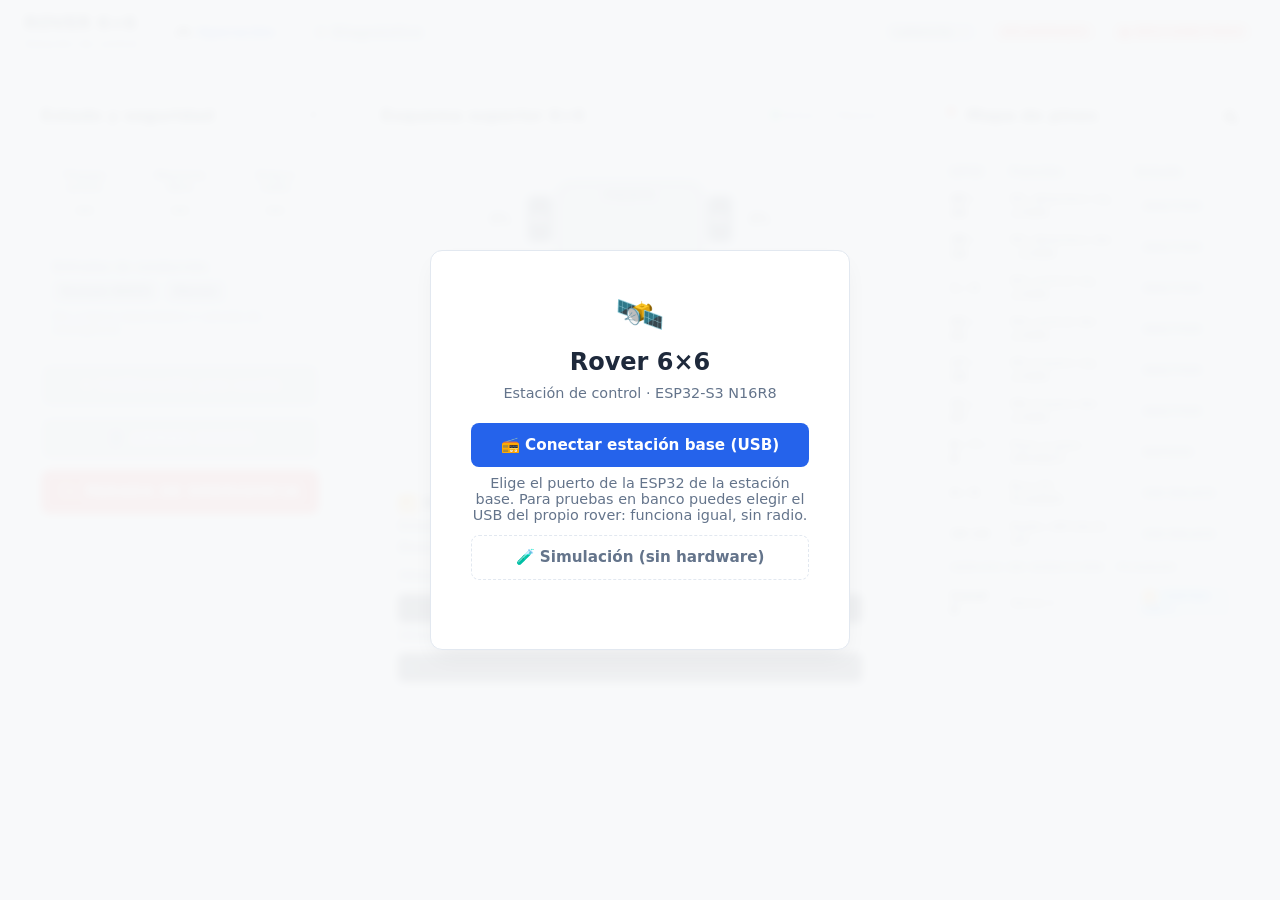
==== commit 3f40fe2c: "feat: replace Wi-Fi link with nRF24L01 radio via a PC-attached base station Architecture: panel (PC)" ====
--- a/index.html
+++ b/index.html
@@ -17,27 +17,12 @@
         <h2>Rover 6×6</h2>
         <p>Estación de control · ESP32-S3 N16R8</p>
 
-        <!-- Estas opciones se ocultan cuando la propia ESP sirve la página:
-             en ese caso el enlace ya existe y se conecta sola. -->
         <div class="conn-options">
             <button id="btn-connect-serial" class="btn btn-primary">
-                🔌 Conectar por cable (USB)
+                📻 Conectar estación base (USB)
             </button>
-
-            <details class="conn-advanced">
-                <summary>Conexión inalámbrica</summary>
-                <div class="input-group">
-                    <label for="rover-ip">Dirección IP</label>
-                    <input type="text" id="rover-ip" value="192.168.4.1" placeholder="192.168.4.1">
-                </div>
-                <div class="input-group">
-                    <label for="rover-port">Puerto</label>
-                    <input type="text" id="rover-port" value="80" placeholder="80">
-                </div>
-                <button id="btn-connect-wifi" class="btn btn-secondary">
-                    📡 Conectar por Wi-Fi
-                </button>
-            </details>
+            <p class="hint">Elige el puerto de la ESP32 de la estación base. Para pruebas en banco
+                puedes elegir el USB del propio rover: funciona igual, sin radio.</p>
 
             <button id="btn-connect-demo" class="btn btn-ghost">
                 🧪 Simulación (sin hardware)
@@ -91,8 +76,8 @@
                     <strong id="heap-val" class="metric-big">--</strong>
                 </div>
                 <div class="metric-box">
-                    <span class="metric-label">Clientes web</span>
-                    <strong id="clients-val" class="metric-big">0</strong>
+                    <span class="metric-label">Enlace radio</span>
+                    <strong id="radio-lq-val" class="metric-big">--</strong>
                 </div>
             </div>
 
@@ -199,6 +184,7 @@
                         <tr><td><strong>21 / 47</strong></td><td>M6 trasero der · L298N</td><td><span id="pin-m6-badge" class="pin-badge pin-idle">INACTIVO</span></td></tr>
                         <tr><td><strong>6 / 7 / 8</strong></td><td>Paso a paso · DRV8825</td><td><span id="stepper-state-badge" class="pin-badge pin-idle">REPOSO</span></td></tr>
                         <tr><td><strong>4 / 5</strong></td><td>Bus I2C · PCA9685</td><td><span id="pin-i2c-badge" class="pin-badge pin-idle">SIN ENLACE</span></td></tr>
+                        <tr><td><strong>10–14</strong></td><td>Radio nRF24L01 · SPI</td><td><span id="pin-nrf-badge" class="pin-badge pin-idle">SIN ENLACE</span></td></tr>
                         <tr><td colspan="3" class="table-section">Servos de dirección · PCA9685</td></tr>
                         <tr><td><strong>Canal 0</strong></td><td>Servo 1</td><td><span id="servo-dir-0-badge" class="pin-badge pin-i2c">⏺️ CENTRO (90°)</span></td></tr>
                         <tr><td><strong>Canal 1</strong></td><td>Servo 2</td><td><span id="servo-dir-1-badge" class="pin-badge pin-i2c">⏺️ CENTRO (90°)</span></td></tr>
@@ -327,7 +313,6 @@
 <script src="js/model/kinematics.js"></script>
 <script src="js/model/RoverModel.js"></script>
 <script src="js/transport/SerialTransport.js"></script>
-<script src="js/transport/WsTransport.js"></script>
 <script src="js/transport/DemoTransport.js"></script>
 <script src="js/transport/Link.js"></script>
 <script src="js/view/dom.js"></script>
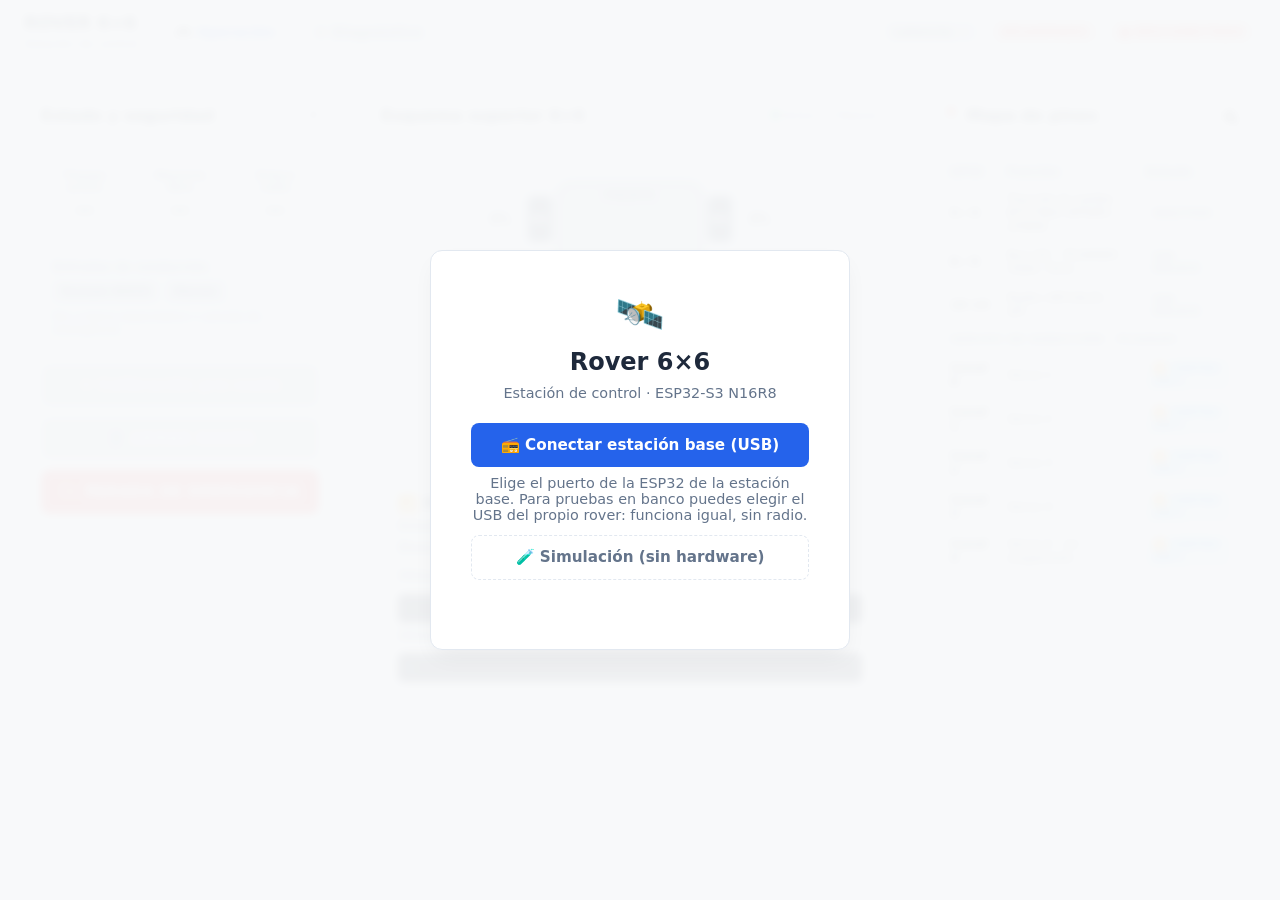
==== commit f1c7cad0: "feat(rover): drive all wheels with a single BTS7960 and move PCA9685 to GPIO 8/9 Matches the rover a" ====
--- a/index.html
+++ b/index.html
@@ -146,7 +146,7 @@
                         <button class="btn btn-popover btn-yes" data-needs-control id="btn-popover-forward">Adelante</button>
                         <button class="btn btn-popover btn-no" data-needs-control id="btn-popover-backward">Atrás</button>
                     </div>
-                    <p class="hint">Mantén pulsado para mover</p>
+                    <p class="hint">Mantén pulsado: se mueven las 6 ruedas</p>
                 </div>
             </div>
 
@@ -176,14 +176,8 @@
                         <tr><th>GPIO</th><th>Función</th><th>Estado</th></tr>
                     </thead>
                     <tbody>
-                        <tr><td><strong>40 / 39</strong></td><td>M1 delantero izq · L298N</td><td><span id="pin-m1-badge" class="pin-badge pin-idle">INACTIVO</span></td></tr>
-                        <tr><td><strong>38 / 16</strong></td><td>M2 delantero der · L298N</td><td><span id="pin-m2-badge" class="pin-badge pin-idle">INACTIVO</span></td></tr>
-                        <tr><td><strong>1 / 2</strong></td><td>M3 central izq · L298N</td><td><span id="pin-m3-badge" class="pin-badge pin-idle">INACTIVO</span></td></tr>
-                        <tr><td><strong>42 / 41</strong></td><td>M4 central der · L298N</td><td><span id="pin-m4-badge" class="pin-badge pin-idle">INACTIVO</span></td></tr>
-                        <tr><td><strong>17 / 18</strong></td><td>M5 trasero izq · L298N</td><td><span id="pin-m5-badge" class="pin-badge pin-idle">INACTIVO</span></td></tr>
-                        <tr><td><strong>21 / 47</strong></td><td>M6 trasero der · L298N</td><td><span id="pin-m6-badge" class="pin-badge pin-idle">INACTIVO</span></td></tr>
-                        <tr><td><strong>6 / 7 / 8</strong></td><td>Paso a paso · DRV8825</td><td><span id="stepper-state-badge" class="pin-badge pin-idle">REPOSO</span></td></tr>
-                        <tr><td><strong>4 / 5</strong></td><td>Bus I2C · PCA9685</td><td><span id="pin-i2c-badge" class="pin-badge pin-idle">SIN ENLACE</span></td></tr>
+                        <tr><td><strong>5 / 4</strong></td><td>Tracción 6 ruedas · BTS7960 (RPWM / LPWM)</td><td><span id="pin-traction-badge" class="pin-badge pin-idle">INACTIVO</span></td></tr>
+                        <tr><td><strong>8 / 9</strong></td><td>Bus I2C · PCA9685 (SDA / SCL)</td><td><span id="pin-i2c-badge" class="pin-badge pin-idle">SIN ENLACE</span></td></tr>
                         <tr><td><strong>10–14</strong></td><td>Radio nRF24L01 · SPI</td><td><span id="pin-nrf-badge" class="pin-badge pin-idle">SIN ENLACE</span></td></tr>
                         <tr><td colspan="3" class="table-section">Servos de dirección · PCA9685</td></tr>
                         <tr><td><strong>Canal 0</strong></td><td>Servo 1</td><td><span id="servo-dir-0-badge" class="pin-badge pin-i2c">⏺️ CENTRO (90°)</span></td></tr>
@@ -201,47 +195,22 @@
     <div id="view-diagnostics" class="dashboard-grid grid-two hidden">
 
         <div class="card">
-            <div class="header-title"><span>Motores DC (M1–M6)</span></div>
-            <p class="section-desc">Prueba individual de velocidad y sentido en cada canal L298N.</p>
+            <div class="header-title"><span>Tracción · BTS7960</span></div>
+            <p class="section-desc">Un único puente H mueve las 6 ruedas a la vez: velocidad y sentido de toda la tracción.</p>
 
             <div class="motor-grid">
                 <div class="motor-control-item" data-motor="0">
-                    <label>M1 · Delantero izq</label>
+                    <label>Tracción (6 ruedas)</label>
                     <input type="range" min="-100" max="100" value="0" data-needs-control>
                     <span class="val-display">0%</span>
                 </div>
-                <div class="motor-control-item" data-motor="1">
-                    <label>M2 · Delantero der</label>
-                    <input type="range" min="-100" max="100" value="0" data-needs-control>
-                    <span class="val-display">0%</span>
-                </div>
-                <div class="motor-control-item" data-motor="2">
-                    <label>M3 · Central izq</label>
-                    <input type="range" min="-100" max="100" value="0" data-needs-control>
-                    <span class="val-display">0%</span>
-                </div>
-                <div class="motor-control-item" data-motor="3">
-                    <label>M4 · Central der</label>
-                    <input type="range" min="-100" max="100" value="0" data-needs-control>
-                    <span class="val-display">0%</span>
-                </div>
-                <div class="motor-control-item" data-motor="4">
-                    <label>M5 · Trasero izq</label>
-                    <input type="range" min="-100" max="100" value="0" data-needs-control>
-                    <span class="val-display">0%</span>
-                </div>
-                <div class="motor-control-item" data-motor="5">
-                    <label>M6 · Trasero der</label>
-                    <input type="range" min="-100" max="100" value="0" data-needs-control>
-                    <span class="val-display">0%</span>
-                </div>
-            </div>
-
-            <button id="btn-stop-all-motors" class="btn btn-secondary" data-needs-control>Detener todos los motores</button>
-        </div>
-
-        <div class="card">
-            <div class="header-title"><span>Servos y paso a paso</span></div>
+            </div>
+
+            <button id="btn-stop-all-motors" class="btn btn-secondary" data-needs-control>Detener la tracción</button>
+        </div>
+
+        <div class="card">
+            <div class="header-title"><span>Servos de dirección</span></div>
 
             <div class="sub-section">
                 <h4>Servos de dirección · PCA9685</h4>
@@ -272,18 +241,6 @@
                 </div>
             </div>
 
-            <hr class="divider">
-
-            <div class="sub-section">
-                <h4>Paso a paso · DRV8825</h4>
-                <div class="stepper-jog-controls">
-                    <button class="btn btn-small" data-needs-control data-jog="-500">−500</button>
-                    <button class="btn btn-small" data-needs-control data-jog="-100">−100</button>
-                    <button class="btn btn-small" data-needs-control data-jog="100">+100</button>
-                    <button class="btn btn-small" data-needs-control data-jog="500">+500</button>
-                </div>
-                <p class="info-text">Posición: <strong id="stepper-pos-val">0</strong> pasos</p>
-            </div>
         </div>
 
     </div>
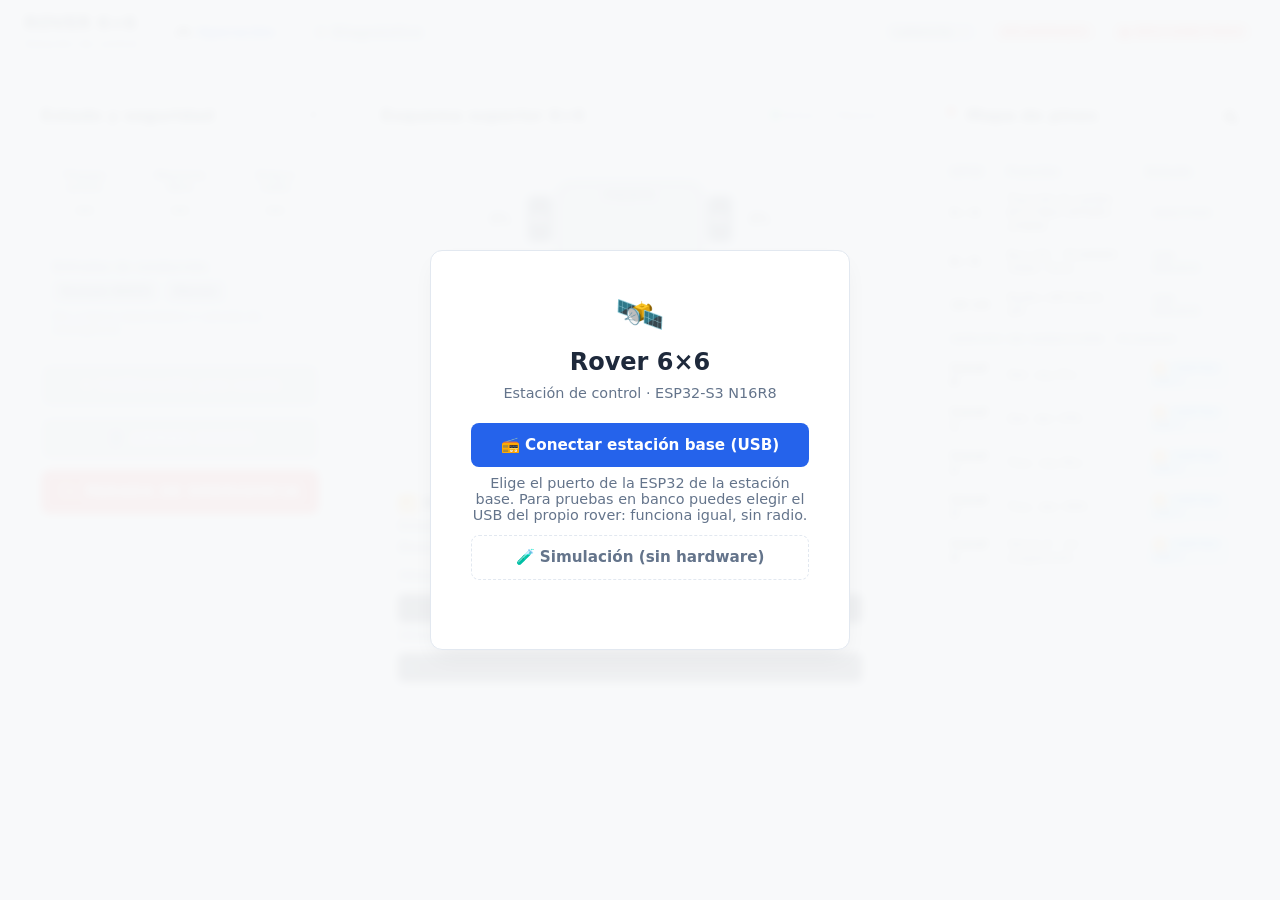
==== commit 6b0041d3: "fix(rover): stop servo I2C writes from stalling the radio, port measures from the working Arduino br" ====
--- a/index.html
+++ b/index.html
@@ -180,10 +180,10 @@
                         <tr><td><strong>8 / 9</strong></td><td>Bus I2C · PCA9685 (SDA / SCL)</td><td><span id="pin-i2c-badge" class="pin-badge pin-idle">SIN ENLACE</span></td></tr>
                         <tr><td><strong>10–14</strong></td><td>Radio nRF24L01 · SPI</td><td><span id="pin-nrf-badge" class="pin-badge pin-idle">SIN ENLACE</span></td></tr>
                         <tr><td colspan="3" class="table-section">Servos de dirección · PCA9685</td></tr>
-                        <tr><td><strong>Canal 0</strong></td><td>Servo 1</td><td><span id="servo-dir-0-badge" class="pin-badge pin-i2c">⏺️ CENTRO (90°)</span></td></tr>
-                        <tr><td><strong>Canal 1</strong></td><td>Servo 2</td><td><span id="servo-dir-1-badge" class="pin-badge pin-i2c">⏺️ CENTRO (90°)</span></td></tr>
-                        <tr><td><strong>Canal 2</strong></td><td>Servo 3</td><td><span id="servo-dir-2-badge" class="pin-badge pin-i2c">⏺️ CENTRO (90°)</span></td></tr>
-                        <tr><td><strong>Canal 3</strong></td><td>Servo 4</td><td><span id="servo-dir-3-badge" class="pin-badge pin-i2c">⏺️ CENTRO (90°)</span></td></tr>
+                        <tr><td><strong>Canal 0</strong></td><td>Del. izq (FL)</td><td><span id="servo-dir-0-badge" class="pin-badge pin-i2c">⏺️ CENTRO (90°)</span></td></tr>
+                        <tr><td><strong>Canal 1</strong></td><td>Del. der (FR)</td><td><span id="servo-dir-1-badge" class="pin-badge pin-i2c">⏺️ CENTRO (90°)</span></td></tr>
+                        <tr><td><strong>Canal 2</strong></td><td>Tras. izq (RL)</td><td><span id="servo-dir-2-badge" class="pin-badge pin-i2c">⏺️ CENTRO (90°)</span></td></tr>
+                        <tr><td><strong>Canal 3</strong></td><td>Tras. der (RR)</td><td><span id="servo-dir-3-badge" class="pin-badge pin-i2c">⏺️ CENTRO (90°)</span></td></tr>
                         <tr><td><strong>Canal 4</strong></td><td>Servo 5 · en suspensión</td><td><span id="servo-dir-4-badge" class="pin-badge pin-i2c">⏺️ CENTRO (90°)</span></td></tr>
                     </tbody>
                 </table>
@@ -215,22 +215,22 @@
             <div class="sub-section">
                 <h4>Servos de dirección · PCA9685</h4>
                 <div class="servo-row">
-                    <label>Servo 1 · canal 0</label>
+                    <label>FL · del. izq · canal 0</label>
                     <input type="range" min="0" max="180" value="90" data-needs-control data-servo="0">
                     <span id="servo-0-val">⏺️ CENTRO (90°)</span>
                 </div>
                 <div class="servo-row">
-                    <label>Servo 2 · canal 1</label>
+                    <label>FR · del. der · canal 1</label>
                     <input type="range" min="0" max="180" value="90" data-needs-control data-servo="1">
                     <span id="servo-1-val">⏺️ CENTRO (90°)</span>
                 </div>
                 <div class="servo-row">
-                    <label>Servo 3 · canal 2</label>
+                    <label>RL · tras. izq · canal 2</label>
                     <input type="range" min="0" max="180" value="90" data-needs-control data-servo="2">
                     <span id="servo-2-val">⏺️ CENTRO (90°)</span>
                 </div>
                 <div class="servo-row">
-                    <label>Servo 4 · canal 3</label>
+                    <label>RR · tras. der · canal 3</label>
                     <input type="range" min="0" max="180" value="90" data-needs-control data-servo="3">
                     <span id="servo-3-val">⏺️ CENTRO (90°)</span>
                 </div>
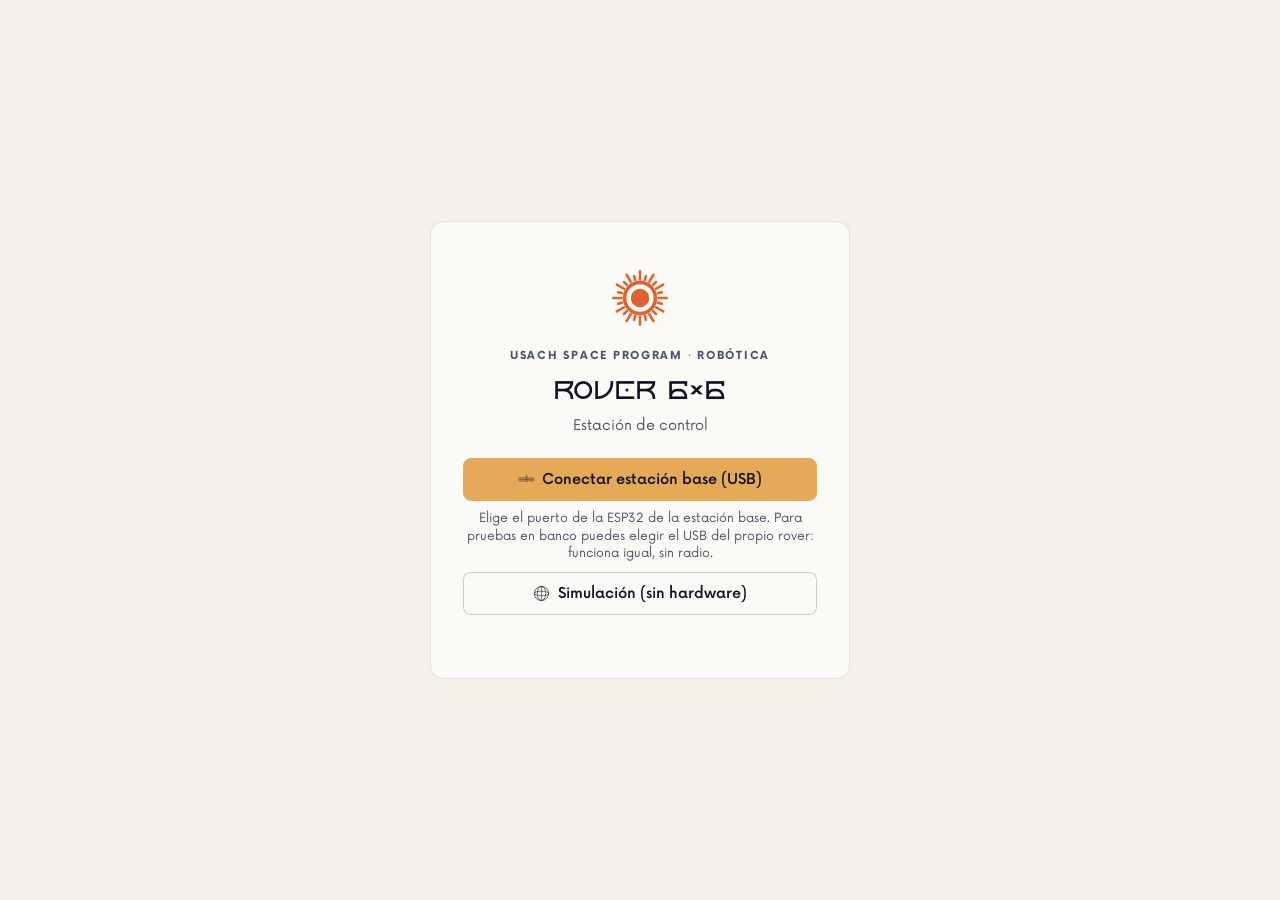
==== commit 14afc614: "feat(panel): nuevo diseno visual, mastil, estadisticas de enlace y publicacion en GitHub Pages Inclu" ====
--- a/index.html
+++ b/index.html
@@ -4,6 +4,12 @@
     <meta charset="UTF-8">
     <meta name="viewport" content="width=device-width, initial-scale=1.0">
     <title>Rover 6x6 · Estación de Control</title>
+    <!-- Tipografía de spaceprogram.cl: Horizon (títulos) y Now (texto), si están en
+         fonts/ o instaladas en el PC. Si no, Audiowide y Space Grotesk de Google Fonts;
+         sin Internet, la fuente del sistema. -->
+    <link rel="preconnect" href="https://fonts.googleapis.com">
+    <link rel="preconnect" href="https://fonts.gstatic.com" crossorigin>
+    <link rel="stylesheet" href="https://fonts.googleapis.com/css2?family=Audiowide&family=Space+Grotesk:wght@400;500;600;700&family=JetBrains+Mono:wght@400;500&display=swap">
     <link rel="stylesheet" href="style.css">
 </head>
 <body>
@@ -12,20 +18,21 @@
 
 <!-- ===================== PANTALLA DE CONEXIÓN ===================== -->
 <div id="login-screen">
-    <div class="login-card">
-        <div class="logo-icon">🛰️</div>
-        <h2>Rover 6×6</h2>
-        <p>Estación de control · ESP32-S3 N16R8</p>
+    <div class="login-card hud-frame">
+        <i class="icon login-logo" data-icon="sun"></i>
+        <span class="brand-kicker">USACH SPACE PROGRAM · ROBÓTICA</span>
+        <h2 class="display">ROVER 6×6</h2>
+        <p class="login-sub">Estación de control</p>
 
         <div class="conn-options">
             <button id="btn-connect-serial" class="btn btn-primary">
-                📻 Conectar estación base (USB)
+                <i class="icon" data-icon="satellite"></i><span>Conectar estación base (USB)</span>
             </button>
             <p class="hint">Elige el puerto de la ESP32 de la estación base. Para pruebas en banco
                 puedes elegir el USB del propio rover: funciona igual, sin radio.</p>
 
             <button id="btn-connect-demo" class="btn btn-ghost">
-                🧪 Simulación (sin hardware)
+                <i class="icon" data-icon="globe"></i><span>Simulación (sin hardware)</span>
             </button>
         </div>
 
@@ -36,21 +43,25 @@
 <!-- ===================== CABECERA ===================== -->
 <header class="app-header">
     <div class="header-brand">
-        <span class="brand-title">ROVER 6×6</span>
-        <span class="brand-subtitle">Estación de control</span>
+        <i class="icon brand-logo" data-icon="sun"></i>
+        <div>
+            <span class="brand-kicker">USACH SPACE PROGRAM</span>
+            <span class="brand-title display">ROVER 6×6</span>
+        </div>
     </div>
 
     <nav class="mode-tabs">
-        <button class="tab-btn active" id="tab-general">🎮 Operación</button>
-        <button class="tab-btn" id="tab-diagnostics">⚙️ Diagnóstico</button>
+        <button class="tab-btn active" id="tab-general"><i class="icon" data-icon="chevrons"></i>Operación</button>
+        <button class="tab-btn" id="tab-signal"><i class="icon" data-icon="radar"></i>Señal</button>
+        <button class="tab-btn" id="tab-diagnostics"><i class="icon" data-icon="gear"></i>Diagnóstico</button>
     </nav>
 
     <div class="header-badges">
         <span id="latency-badge" class="badge badge-gray">Latencia: --</span>
         <span id="control-badge" class="badge badge-warning" hidden>OBSERVADOR</span>
         <span id="arm-badge" class="badge badge-danger">DESARMADO</span>
-        <span id="status-badge" class="badge badge-danger">● DESCONECTADO</span>
-        <button id="btn-disconnect" class="btn-icon" title="Desconectar" hidden>⏏</button>
+        <span id="status-badge" class="badge badge-danger">DESCONECTADO</span>
+        <button id="btn-disconnect" class="btn-icon" title="Desconectar" hidden><i class="icon" data-icon="eject"></i></button>
     </div>
 </header>
 
@@ -61,10 +72,30 @@
     <!-- ===================== VISTA: OPERACIÓN ===================== -->
     <div id="view-general" class="dashboard-grid">
 
-        <!-- Columna izquierda -->
-        <div class="card">
-            <div class="header-title"><span>Estado y seguridad</span><span class="card-icon">⚡</span></div>
-            <hr class="divider">
+        <!-- Columna izquierda: seguridad -->
+        <section class="card">
+            <h3 class="card-title"><i class="icon" data-icon="target"></i>Seguridad</h3>
+
+            <div id="arm-state" class="arm-state" data-state="disarmed">
+                <i class="icon arm-state-icon" data-icon="target"></i>
+                <div>
+                    <span class="metric-label">Estado del rover</span>
+                    <strong id="arm-state-text" class="arm-state-text display">DESARMADO</strong>
+                </div>
+            </div>
+
+            <div class="action-stack">
+                <button id="btn-arm-toggle" class="btn btn-arm" data-needs-control disabled>
+                    <i class="icon" data-icon="target"></i><span class="btn-label">ARMAR ROVER</span>
+                </button>
+                <button id="btn-preflight" class="btn btn-wizard" data-needs-control disabled>
+                    <i class="icon" data-icon="rocket"></i><span>Calibración pre-vuelo</span>
+                </button>
+                <button id="btn-estop" class="btn btn-danger btn-estop">
+                    <i class="icon" data-icon="hazard"></i><span>PARADA DE EMERGENCIA</span>
+                </button>
+                <p class="hint center">Esc o barra espaciadora = parada de emergencia</p>
+            </div>
 
             <div class="sys-stats">
                 <div class="metric-box">
@@ -72,104 +103,243 @@
                     <strong id="uptime-val" class="metric-big">--</strong>
                 </div>
                 <div class="metric-box">
-                    <span class="metric-label">Memoria libre</span>
-                    <strong id="heap-val" class="metric-big">--</strong>
-                </div>
-                <div class="metric-box">
                     <span class="metric-label">Enlace radio</span>
                     <strong id="radio-lq-val" class="metric-big">--</strong>
                 </div>
             </div>
 
             <div class="input-hud-card">
-                <span class="hud-title">Entradas de conducción</span>
+                <span class="metric-label">Entradas de conducción</span>
                 <div class="hud-indicators">
                     <div id="hud-wasd" class="hud-chip">Teclado WASD</div>
                     <div id="hud-gamepad" class="hud-chip">Mando</div>
                 </div>
-                <p class="hint">Esc o barra espaciadora = parada de emergencia</p>
-            </div>
-
-            <div class="action-stack">
-                <button id="btn-preflight" class="btn btn-wizard" data-needs-control disabled>
-                    ⚙️ Calibración pre-vuelo
+            </div>
+        </section>
+
+        <!-- Columna central: vehículo -->
+        <section class="card card-center">
+            <h3 class="card-title">
+                <i class="icon" data-icon="reticle"></i>Vehículo · vista superior
+                <span class="legend-text">
+                    <span class="dot dot-active"></span>Avance
+                    <span class="dot dot-reverse"></span>Retroceso
+                    <span class="dot dot-idle"></span>Reposo
+                </span>
+            </h3>
+
+            <div class="vehicle-layout">
+                <div class="rover-view">
+                    <div class="rover-chassis">
+                        <div class="chassis-header">FRENTE</div>
+
+                        <div class="wheel w-front-left" id="m1">
+                            <span class="wheel-label">M1</span><span class="wheel-val wheel-val-left">0°</span>
+                        </div>
+                        <div class="wheel w-front-right" id="m2">
+                            <span class="wheel-label">M2</span><span class="wheel-val wheel-val-right">0°</span>
+                        </div>
+                        <div class="wheel w-mid-left" id="m3">
+                            <span class="wheel-label">M3</span><span class="wheel-val wheel-val-left">FIJA</span>
+                        </div>
+                        <div class="wheel w-mid-right" id="m4">
+                            <span class="wheel-label">M4</span><span class="wheel-val wheel-val-right">FIJA</span>
+                        </div>
+                        <div class="wheel w-rear-left" id="m5">
+                            <span class="wheel-label">M5</span><span class="wheel-val wheel-val-left">0°</span>
+                        </div>
+                        <div class="wheel w-rear-right" id="m6">
+                            <span class="wheel-label">M6</span><span class="wheel-val wheel-val-right">0°</span>
+                        </div>
+                    </div>
+
+                    <div id="motor-test-popover" class="motor-popover hidden">
+                        <div class="popover-header">
+                            <span id="popover-title">Motor</span>
+                            <button id="btn-popover-close" class="popover-close">×</button>
+                        </div>
+                        <div class="popover-buttons">
+                            <button class="btn btn-popover btn-yes" data-needs-control id="btn-popover-forward">Adelante</button>
+                            <button class="btn btn-popover btn-no" data-needs-control id="btn-popover-backward">Atrás</button>
+                        </div>
+                        <p class="hint">Mantén pulsado: se mueven las 6 ruedas</p>
+                    </div>
+                </div>
+
+                <!-- Medidor de tracción (BTS7960) -->
+                <div id="traction-gauge" class="traction-gauge" data-dir="idle">
+                    <span class="metric-label">Tracción · BTS7960</span>
+                    <svg viewBox="0 0 220 140" class="gauge-svg" aria-hidden="true">
+                        <path d="M 28 120 A 82 82 0 0 1 192 120" class="gauge-track" />
+                        <path d="M 40 120 A 70 70 0 0 1 180 120" class="gauge-inner" />
+                        <g class="gauge-ticks">
+                            <line x1="28" y1="120" x2="14" y2="120" /><line x1="52" y1="62" x2="42.1" y2="52.1" />
+                            <line x1="110" y1="38" x2="110" y2="24" /><line x1="168" y1="62" x2="177.9" y2="52.1" />
+                            <line x1="192" y1="120" x2="206" y2="120" />
+                        </g>
+                        <path id="gauge-arc-fwd" d="M 110 38 A 82 82 0 0 1 192 120" pathLength="100"
+                              class="gauge-arc gauge-arc-fwd" stroke-dasharray="100" stroke-dashoffset="100" />
+                        <path id="gauge-arc-rev" d="M 110 38 A 82 82 0 0 0 28 120" pathLength="100"
+                              class="gauge-arc gauge-arc-rev" stroke-dasharray="100" stroke-dashoffset="100" />
+                        <polygon id="gauge-needle" points="107,120 110,50 113,120" class="gauge-needle" />
+                        <circle cx="110" cy="120" r="10" class="gauge-hub" />
+                        <circle cx="110" cy="120" r="4" class="gauge-pin" />
+                        <text x="18" y="136" class="gauge-scale">−100</text>
+                        <text x="202" y="136" class="gauge-scale" text-anchor="end">+100</text>
+                    </svg>
+                    <strong id="traction-val" class="gauge-value display">0%</strong>
+                    <span id="traction-dir" class="gauge-dir">DETENIDO</span>
+                </div>
+            </div>
+        </section>
+
+        <!-- Columna derecha: servo 5 y enlace -->
+        <div class="side-stack">
+            <section class="card">
+                <h3 class="card-title"><i class="icon" data-icon="helmet"></i>Servo 5 · cabeceo</h3>
+                <div class="mast-row">
+                    <div id="mast-tilt" class="mast-tilt" aria-hidden="true">
+                        <span class="mast-arm"></span><span class="mast-pivot"></span>
+                    </div>
+                    <div>
+                        <span class="metric-label">Ángulo · canal 4</span>
+                        <strong id="mast-angle-val" class="metric-big display">90°</strong>
+                    </div>
+                </div>
+                <button class="btn btn-nod" data-nod data-needs-control disabled>
+                    <i class="icon" data-icon="helmet"></i><span class="btn-label">ASENTIR</span>
                 </button>
-                <button id="btn-arm-toggle" class="btn btn-arm" data-needs-control disabled>
-                    🛡️ ARMAR ROVER
-                </button>
-                <button id="btn-estop" class="btn btn-danger">
-                    ⛔ PARADA DE EMERGENCIA
-                </button>
-            </div>
-        </div>
-
-        <!-- Columna central -->
-        <div class="card card-center">
-            <div class="header-title">
-                <span>Esquema superior 6×6</span>
-                <span class="legend-text">
-                    <span class="dot dot-active"></span> Activo
-                    <span class="dot dot-idle"></span> Reposo
+                <p class="hint">Mueve el servo 5 adelante y atrás y lo deja en el centro. No hace falta armar.</p>
+            </section>
+
+            <section class="card">
+                <h3 class="card-title"><i class="icon" data-icon="radar"></i>Enlace</h3>
+                <div class="link-stats">
+                    <div class="link-status-row">
+                        <span class="metric-label">Estado</span>
+                        <strong id="debug-link-status" data-state="off">Desconectado</strong>
+                    </div>
+                    <div><span class="metric-label">Tramas OK</span><strong id="debug-rx-ok" data-state="ok">0</strong></div>
+                    <div><span class="metric-label">Con error</span><strong id="debug-rx-err" data-state="ok">0</strong></div>
+                </div>
+            </section>
+        </div>
+    </div>
+
+    <!-- ===================== VISTA: SEÑAL ===================== -->
+    <div id="view-signal" class="signal-layout hidden">
+
+        <section class="card">
+            <h3 class="card-title"><i class="icon" data-icon="radar"></i>Estado de la antena
+                <span id="signal-demo-tools" class="signal-tools" hidden>
+                    <button class="btn btn-secondary btn-small" data-simulate="2000">Simular corte de 2 s</button>
+                    <button class="btn btn-secondary btn-small" data-simulate="5000">Simular corte de 5 s</button>
                 </span>
-            </div>
-
-            <div class="rover-view">
-                <div class="rover-chassis">
-                    <div class="chassis-header">FRENTE</div>
-
-                    <div class="wheel w-front-left" id="m1">
-                        <span class="wheel-label">M1</span><span class="wheel-val wheel-val-left">0%</span>
-                    </div>
-                    <div class="wheel w-front-right" id="m2">
-                        <span class="wheel-label">M2</span><span class="wheel-val wheel-val-right">0%</span>
-                    </div>
-                    <div class="wheel w-mid-left" id="m3">
-                        <span class="wheel-label">M3</span><span class="wheel-val wheel-val-left">0%</span>
-                    </div>
-                    <div class="wheel w-mid-right" id="m4">
-                        <span class="wheel-label">M4</span><span class="wheel-val wheel-val-right">0%</span>
-                    </div>
-                    <div class="wheel w-rear-left" id="m5">
-                        <span class="wheel-label">M5</span><span class="wheel-val wheel-val-left">0%</span>
-                    </div>
-                    <div class="wheel w-rear-right" id="m6">
-                        <span class="wheel-label">M6</span><span class="wheel-val wheel-val-right">0%</span>
-                    </div>
-                </div>
-
-                <div id="motor-test-popover" class="motor-popover hidden">
-                    <div class="popover-header">
-                        <span id="popover-title">Motor</span>
-                        <button id="btn-popover-close" class="popover-close">×</button>
-                    </div>
-                    <div class="popover-buttons">
-                        <button class="btn btn-popover btn-yes" data-needs-control id="btn-popover-forward">Adelante</button>
-                        <button class="btn btn-popover btn-no" data-needs-control id="btn-popover-backward">Atrás</button>
-                    </div>
-                    <p class="hint">Mantén pulsado: se mueven las 6 ruedas</p>
-                </div>
-            </div>
-
-            <!-- Monitor de enlace -->
-            <div class="link-monitor">
-                <div class="header-title"><span>📶 Monitor de enlace</span></div>
-                <div class="link-stats">
-                    <div><span class="metric-label">Estado</span><strong id="debug-link-status" data-state="off">Desconectado</strong></div>
-                    <div><span class="metric-label">Tramas OK</span><strong id="debug-rx-ok" data-state="ok">0</strong></div>
-                    <div><span class="metric-label">Tramas con error</span><strong id="debug-rx-err" data-state="ok">0</strong></div>
-                </div>
-                <span class="metric-label">Último envío (TX)</span>
-                <pre id="debug-tx-data" class="wire-log wire-tx">—</pre>
-                <span class="metric-label">Última telemetría (RX)</span>
-                <pre id="debug-rx-data" class="wire-log wire-rx">—</pre>
-            </div>
-        </div>
-
-        <!-- Columna derecha -->
-        <div class="card">
-            <div class="header-title"><span>📍 Mapa de pines</span><span class="card-icon">🔌</span></div>
-            <hr class="divider">
-
+            </h3>
+            <div class="kpi-grid">
+                <div class="kpi kpi-wide"><span class="metric-label">Estado del enlace</span><strong data-kpi="status">--</strong></div>
+                <div class="kpi"><span class="metric-label">Calidad (últimos 20 envíos)</span><strong data-kpi="lq">--</strong></div>
+                <div class="kpi"><span class="metric-label">Latencia ida y vuelta</span><strong data-kpi="latency">--</strong></div>
+                <div class="kpi"><span class="metric-label">Retransmisiones por paquete</span><strong data-kpi="arc">--</strong></div>
+                <div class="kpi"><span class="metric-label">Telemetría recibida</span><strong data-kpi="rate">--</strong></div>
+                <div class="kpi"><span class="metric-label">Paquetes perdidos</span><strong data-kpi="loss">--</strong></div>
+                <div class="kpi"><span class="metric-label">Cortes en la sesión</span><strong data-kpi="drops">0</strong></div>
+                <div class="kpi"><span class="metric-label">Corte más largo</span><strong data-kpi="longest">—</strong></div>
+                <div class="kpi"><span class="metric-label">Reinicios rover / base</span><strong data-kpi="resets">0 / 0</strong></div>
+                <div class="kpi"><span class="metric-label">nRF24 de la base</span><strong data-kpi="chip">--</strong></div>
+                <div class="kpi"><span class="metric-label">Reconfiguraciones de radio</span><strong data-kpi="reinit">--</strong></div>
+                <div class="kpi"><span class="metric-label">Base encendida hace</span><strong data-kpi="uptime">--</strong></div>
+            </div>
+        </section>
+
+        <section class="card">
+            <h3 class="card-title"><i class="icon" data-icon="wave"></i>Últimos 2 minutos
+                <span class="legend-text"><span class="legend-lost"></span>Sin enlace <span class="legend-th"></span>Límite</span>
+            </h3>
+            <div class="chart-grid">
+                <figure class="chart"><figcaption>Calidad<span class="chart-current">--</span></figcaption>
+                    <svg id="chart-lq" viewBox="0 0 600 120" preserveAspectRatio="none"></svg></figure>
+                <figure class="chart"><figcaption>Latencia<span class="chart-current">--</span></figcaption>
+                    <svg id="chart-latency" viewBox="0 0 600 120" preserveAspectRatio="none"></svg></figure>
+                <figure class="chart"><figcaption>Retransmisiones por paquete<span class="chart-current">--</span></figcaption>
+                    <svg id="chart-arc" viewBox="0 0 600 120" preserveAspectRatio="none"></svg></figure>
+                <figure class="chart"><figcaption>Telemetría por segundo<span class="chart-current">--</span></figcaption>
+                    <svg id="chart-rate" viewBox="0 0 600 120" preserveAspectRatio="none"></svg></figure>
+            </div>
+        </section>
+
+        <div class="signal-bottom">
+            <section class="card">
+                <h3 class="card-title"><i class="icon" data-icon="target"></i>Diagnóstico</h3>
+                <ul id="signal-diagnosis" class="findings"></ul>
+                <p class="hint">Si se pierde el enlace, el rover corta la tracción a los 0,4 s pero sigue armado:
+                    se hacen 3 intentos de reconexión de 1 s y, si no vuelve, se desarma y el panel se desconecta.</p>
+            </section>
+
+            <section class="card">
+                <h3 class="card-title"><i class="icon" data-icon="chevrons"></i>Registro de eventos
+                    <button id="btn-signal-export" class="btn btn-secondary btn-small push-right">Exportar CSV</button>
+                </h3>
+                <div class="log-container">
+                    <table class="log-table"><tbody id="signal-log"></tbody></table>
+                </div>
+            </section>
+        </div>
+    </div>
+
+    <!-- ===================== VISTA: DIAGNÓSTICO ===================== -->
+    <div id="view-diagnostics" class="dashboard-grid grid-two hidden">
+
+        <section class="card">
+            <h3 class="card-title"><i class="icon" data-icon="chevrons"></i>Tracción · BTS7960</h3>
+            <p class="section-desc">Un único puente H mueve las 6 ruedas a la vez: velocidad y sentido de toda la tracción.</p>
+
+            <div class="motor-grid">
+                <div class="motor-control-item" data-motor="0">
+                    <label>Tracción (6 ruedas)</label>
+                    <input type="range" min="-100" max="100" value="0" data-needs-control>
+                    <span class="val-display">0%</span>
+                </div>
+            </div>
+
+            <button id="btn-stop-all-motors" class="btn btn-secondary" data-needs-control>Detener la tracción</button>
+        </section>
+
+        <section class="card">
+            <h3 class="card-title"><i class="icon" data-icon="compass"></i>Servos · PCA9685</h3>
+
+            <div class="servo-row">
+                <label>FL · del. izq · canal 0</label>
+                <input type="range" min="0" max="180" value="90" data-needs-control data-servo="0">
+                <span id="servo-0-val">● CENTRO 90°</span>
+            </div>
+            <div class="servo-row">
+                <label>FR · del. der · canal 1</label>
+                <input type="range" min="0" max="180" value="90" data-needs-control data-servo="1">
+                <span id="servo-1-val">● CENTRO 90°</span>
+            </div>
+            <div class="servo-row">
+                <label>RL · tras. izq · canal 2</label>
+                <input type="range" min="0" max="180" value="90" data-needs-control data-servo="2">
+                <span id="servo-2-val">● CENTRO 90°</span>
+            </div>
+            <div class="servo-row">
+                <label>RR · tras. der · canal 3</label>
+                <input type="range" min="0" max="180" value="90" data-needs-control data-servo="3">
+                <span id="servo-3-val">● CENTRO 90°</span>
+            </div>
+            <div class="servo-row">
+                <label>Servo 5 · cabeceo · canal 4</label>
+                <input type="range" min="0" max="180" value="90" data-needs-control data-servo="4">
+                <span id="servo-4-val">● CENTRO 90°</span>
+            </div>
+            <button class="btn btn-nod" data-nod data-needs-control disabled>
+                <i class="icon" data-icon="helmet"></i><span class="btn-label">ASENTIR</span>
+            </button>
+        </section>
+
+        <section class="card">
+            <h3 class="card-title"><i class="icon" data-icon="gear"></i>Mapa de pines</h3>
             <div class="gpio-table-container">
                 <table class="gpio-table">
                     <thead>
@@ -179,79 +349,37 @@
                         <tr><td><strong>5 / 4</strong></td><td>Tracción 6 ruedas · BTS7960 (RPWM / LPWM)</td><td><span id="pin-traction-badge" class="pin-badge pin-idle">INACTIVO</span></td></tr>
                         <tr><td><strong>8 / 9</strong></td><td>Bus I2C · PCA9685 (SDA / SCL)</td><td><span id="pin-i2c-badge" class="pin-badge pin-idle">SIN ENLACE</span></td></tr>
                         <tr><td><strong>10–14</strong></td><td>Radio nRF24L01 · SPI</td><td><span id="pin-nrf-badge" class="pin-badge pin-idle">SIN ENLACE</span></td></tr>
-                        <tr><td colspan="3" class="table-section">Servos de dirección · PCA9685</td></tr>
-                        <tr><td><strong>Canal 0</strong></td><td>Del. izq (FL)</td><td><span id="servo-dir-0-badge" class="pin-badge pin-i2c">⏺️ CENTRO (90°)</span></td></tr>
-                        <tr><td><strong>Canal 1</strong></td><td>Del. der (FR)</td><td><span id="servo-dir-1-badge" class="pin-badge pin-i2c">⏺️ CENTRO (90°)</span></td></tr>
-                        <tr><td><strong>Canal 2</strong></td><td>Tras. izq (RL)</td><td><span id="servo-dir-2-badge" class="pin-badge pin-i2c">⏺️ CENTRO (90°)</span></td></tr>
-                        <tr><td><strong>Canal 3</strong></td><td>Tras. der (RR)</td><td><span id="servo-dir-3-badge" class="pin-badge pin-i2c">⏺️ CENTRO (90°)</span></td></tr>
-                        <tr><td><strong>Canal 4</strong></td><td>Servo 5 · en suspensión</td><td><span id="servo-dir-4-badge" class="pin-badge pin-i2c">⏺️ CENTRO (90°)</span></td></tr>
+                        <tr><td colspan="3" class="table-section">Servos · PCA9685</td></tr>
+                        <tr><td><strong>Canal 0</strong></td><td>Del. izq (FL)</td><td><span id="servo-dir-0-badge" class="pin-badge pin-i2c">● CENTRO 90°</span></td></tr>
+                        <tr><td><strong>Canal 1</strong></td><td>Del. der (FR)</td><td><span id="servo-dir-1-badge" class="pin-badge pin-i2c">● CENTRO 90°</span></td></tr>
+                        <tr><td><strong>Canal 2</strong></td><td>Tras. izq (RL)</td><td><span id="servo-dir-2-badge" class="pin-badge pin-i2c">● CENTRO 90°</span></td></tr>
+                        <tr><td><strong>Canal 3</strong></td><td>Tras. der (RR)</td><td><span id="servo-dir-3-badge" class="pin-badge pin-i2c">● CENTRO 90°</span></td></tr>
+                        <tr><td><strong>Canal 4</strong></td><td>Servo 5 · cabeceo</td><td><span id="servo-dir-4-badge" class="pin-badge pin-i2c">● CENTRO 90°</span></td></tr>
                     </tbody>
                 </table>
             </div>
-        </div>
-    </div>
-
-    <!-- ===================== VISTA: DIAGNÓSTICO ===================== -->
-    <div id="view-diagnostics" class="dashboard-grid grid-two hidden">
-
-        <div class="card">
-            <div class="header-title"><span>Tracción · BTS7960</span></div>
-            <p class="section-desc">Un único puente H mueve las 6 ruedas a la vez: velocidad y sentido de toda la tracción.</p>
-
-            <div class="motor-grid">
-                <div class="motor-control-item" data-motor="0">
-                    <label>Tracción (6 ruedas)</label>
-                    <input type="range" min="-100" max="100" value="0" data-needs-control>
-                    <span class="val-display">0%</span>
-                </div>
-            </div>
-
-            <button id="btn-stop-all-motors" class="btn btn-secondary" data-needs-control>Detener la tracción</button>
-        </div>
-
-        <div class="card">
-            <div class="header-title"><span>Servos de dirección</span></div>
-
-            <div class="sub-section">
-                <h4>Servos de dirección · PCA9685</h4>
-                <div class="servo-row">
-                    <label>FL · del. izq · canal 0</label>
-                    <input type="range" min="0" max="180" value="90" data-needs-control data-servo="0">
-                    <span id="servo-0-val">⏺️ CENTRO (90°)</span>
-                </div>
-                <div class="servo-row">
-                    <label>FR · del. der · canal 1</label>
-                    <input type="range" min="0" max="180" value="90" data-needs-control data-servo="1">
-                    <span id="servo-1-val">⏺️ CENTRO (90°)</span>
-                </div>
-                <div class="servo-row">
-                    <label>RL · tras. izq · canal 2</label>
-                    <input type="range" min="0" max="180" value="90" data-needs-control data-servo="2">
-                    <span id="servo-2-val">⏺️ CENTRO (90°)</span>
-                </div>
-                <div class="servo-row">
-                    <label>RR · tras. der · canal 3</label>
-                    <input type="range" min="0" max="180" value="90" data-needs-control data-servo="3">
-                    <span id="servo-3-val">⏺️ CENTRO (90°)</span>
-                </div>
-                <div class="servo-row">
-                    <label>Servo 5 · canal 4 (en suspensión)</label>
-                    <input type="range" min="0" max="180" value="90" data-needs-control data-servo="4">
-                    <span id="servo-4-val">⏺️ CENTRO (90°)</span>
-                </div>
-            </div>
-
-        </div>
-
+        </section>
+
+        <section class="card">
+            <h3 class="card-title"><i class="icon" data-icon="wave"></i>Tramas y sistema</h3>
+            <div class="metric-box inline-metric">
+                <span class="metric-label">Memoria libre del rover</span>
+                <strong id="heap-val" class="metric-big">--</strong>
+            </div>
+            <span class="metric-label">Último envío (TX)</span>
+            <pre id="debug-tx-data" class="wire-log wire-tx">—</pre>
+            <span class="metric-label">Última telemetría (RX)</span>
+            <pre id="debug-rx-data" class="wire-log wire-rx">—</pre>
+        </section>
     </div>
 </main>
 
 <!-- ===================== MODAL PRE-VUELO ===================== -->
 <div id="calibration-modal" class="modal-backdrop">
-    <div class="modal-content">
+    <div class="modal-content hud-frame">
         <div class="wizard-header">
             <span class="wizard-step-badge" id="modal-step-badge">PASO 1</span>
-            <h3 id="modal-step-title">Comprobación del enlace</h3>
+            <h3 id="modal-step-title" class="display">Comprobación del enlace</h3>
         </div>
         <div class="wizard-body">
             <p id="modal-step-desc">Verificando enlace...</p>
@@ -269,10 +397,12 @@
 <script src="js/model/protocol.js"></script>
 <script src="js/model/kinematics.js"></script>
 <script src="js/model/RoverModel.js"></script>
+<script src="js/model/LinkStats.js"></script>
 <script src="js/transport/SerialTransport.js"></script>
 <script src="js/transport/DemoTransport.js"></script>
 <script src="js/transport/Link.js"></script>
 <script src="js/view/dom.js"></script>
+<script src="js/view/icons.js"></script>
 <script src="js/view/LoginView.js"></script>
 <script src="js/view/HeaderView.js"></script>
 <script src="js/view/OperationView.js"></script>
@@ -281,11 +411,15 @@
 <script src="js/view/LinkMonitorView.js"></script>
 <script src="js/view/DiagnosticsView.js"></script>
 <script src="js/view/PreflightView.js"></script>
+<script src="js/view/MastView.js"></script>
+<script src="js/view/SignalView.js"></script>
 <script src="js/controller/DriveController.js"></script>
 <script src="js/controller/SafetyController.js"></script>
 <script src="js/controller/DiagnosticsController.js"></script>
+<script src="js/controller/MastController.js"></script>
 <script src="js/controller/PreflightController.js"></script>
 <script src="js/controller/ConnectionController.js"></script>
+<script src="js/controller/LinkWatchController.js"></script>
 <script src="js/main.js"></script>
 </body>
 </html>
--- a/style.css
+++ b/style.css
@@ -1,682 +1,807 @@
 /* ==========================================================================
    Rover 6x6 - Estacion de control
+   Tema claro "papel" de spaceprogram.cl: fondo hueso, texto azul tinta, acento
+   dorado y el naranja del eje de Robotica. El color de estado se reserva para
+   lo que se mueve: verde = avance / ok, dorado = retroceso / aviso, rojo = peligro.
    ========================================================================== */
 
+/* Fuentes de la web del programa. Si los archivos estan en fonts/ o la fuente
+   esta instalada en el PC se usan; si no, entran las de Google Fonts. */
+@font-face {
+    font-family: 'Horizon';
+    src: local('Horizon'), url('fonts/Horizon.woff') format('woff');
+    font-display: swap;
+}
+@font-face {
+    font-family: 'Now';
+    src: local('Now'), local('Now-Regular'), url('fonts/Now-Regular.woff') format('woff');
+    font-weight: 400;
+    font-display: swap;
+}
+@font-face {
+    font-family: 'Now';
+    src: local('Now Medium'), local('Now-Medium'), url('fonts/Now-Medium.woff') format('woff');
+    font-weight: 500 600;
+    font-display: swap;
+}
+@font-face {
+    font-family: 'Now';
+    src: local('Now Bold'), local('Now-Bold'), url('fonts/Now-Bold.woff') format('woff');
+    font-weight: 700;
+    font-display: swap;
+}
+
 :root {
-    --bg-primary: #F8F9FA;
-    --card-bg: #FFFFFF;
-    --text-main: #1E293B;
-    --text-muted: #64748B;
-    --accent-blue: #2563EB;
-    --accent-purple: #8B5CF6;
-    --success: #10B981;
-    --warning: #F59E0B;
-    --danger: #EF4444;
-    --border-color: #E2E8F0;
-    --surface-alt: #F8FAFC;
-    --radius: 12px;
-    --shadow: 0 10px 25px -5px rgba(0, 0, 0, 0.05);
-}
-
-* {
-    box-sizing: border-box;
-    margin: 0;
-    padding: 0;
-    font-family: 'Segoe UI', system-ui, -apple-system, BlinkMacSystemFont, sans-serif;
-}
+    --bg: #F3F0E8;              /* --paper */
+    --surface: #FBFAF6;         /* --paper-raised */
+    --surface-2: #EFEBE1;
+    --line: rgba(14, 20, 36, 0.10);
+    --line-strong: rgba(14, 20, 36, 0.20);
+
+    --ink: #0E1424;
+    --text: #0E1424;
+    --text-muted: #4A5368;      /* --ink-soft */
+    --text-dim: #8C8E93;        /* --haze */
+
+    --gold: #E5A958;
+    --gold-ink: #85550F;
+    --robotics: #E2622F;
+
+    --ok: #15803D;
+    --ok-soft: #E6F1E7;
+    --warn: #85550F;
+    --warn-fill: #E5A958;
+    --warn-soft: #F7EBD7;
+    --danger: #C1300F;
+    --danger-soft: #F8E3DC;
+
+    --font-brand: 'Horizon', 'Audiowide', sans-serif;
+    --font-body: 'Now', 'Space Grotesk', 'Segoe UI', system-ui, sans-serif;
+    --font-mono: 'JetBrains Mono', 'Cascadia Code', Consolas, monospace;
+
+    --radius: 8px;
+    color-scheme: light;
+}
+
+* { box-sizing: border-box; margin: 0; padding: 0; }
 
 body {
-    background-color: var(--bg-primary);
-    color: var(--text-main);
+    font-family: var(--font-body);
+    background: var(--bg);
+    color: var(--text);
     display: flex;
     flex-direction: column;
     height: 100vh;
     overflow: hidden;
-}
-
-.hidden { display: none !important; }
+    -webkit-font-smoothing: antialiased;
+}
+
+.hidden,
+[hidden] { display: none !important; }   /* que un display: flex no anule el atributo hidden */
+.display { font-family: var(--font-brand); font-weight: 400; letter-spacing: 0.04em; }
+.center { text-align: center; }
+
+/* --- Iconos (paquete elementos_visuales, en el color del texto) --- */
+.icon {
+    display: inline-flex;
+    width: 1.1em;
+    height: 1.1em;
+    flex-shrink: 0;
+    font-style: normal;
+}
+.icon svg { width: 100%; height: 100%; overflow: visible; }
 
 /* --- 1. PANTALLA DE CONEXION --- */
 #login-screen {
     position: fixed;
     inset: 0;
-    background: rgba(248, 249, 250, 0.96);
+    background: var(--bg);
     display: flex;
     justify-content: center;
     align-items: center;
     z-index: 1000;
-    backdrop-filter: blur(4px);
+    padding: 16px;
 }
 
 .login-card {
-    background: var(--card-bg);
-    padding: 2.5rem;
-    border-radius: var(--radius);
-    box-shadow: var(--shadow);
-    border: 1px solid var(--border-color);
+    background: var(--surface);
+    border: 1px solid var(--line);
+    border-radius: 14px;
+    padding: 2.5rem 2rem 2rem;
     width: 100%;
     max-width: 420px;
     text-align: center;
     display: flex;
     flex-direction: column;
-    gap: 0.6rem;
-}
-
-.logo-icon { font-size: 2.5rem; }
-.login-card h2 { font-size: 1.5rem; }
-.login-card p { color: var(--text-muted); font-size: 0.9rem; margin-bottom: 0.75rem; }
-
-.conn-advanced {
-    text-align: left;
-    border: 1px solid var(--border-color);
-    border-radius: 8px;
-    padding: 0.6rem 0.8rem;
-}
-
-.conn-advanced summary {
-    cursor: pointer;
-    font-size: 0.85rem;
-    font-weight: 600;
-    color: var(--text-muted);
-    user-select: none;
-}
-
-.conn-advanced[open] summary { margin-bottom: 0.8rem; }
-
-.input-group { margin-bottom: 0.8rem; }
-
-.input-group label {
-    display: block;
-    font-size: 0.72rem;
-    font-weight: 700;
-    margin-bottom: 0.3rem;
-    color: var(--text-muted);
-    letter-spacing: 0.5px;
-    text-transform: uppercase;
-}
-
-.input-group input {
-    width: 100%;
-    padding: 0.6rem;
-    border: 1px solid var(--border-color);
-    border-radius: 8px;
-    font-size: 0.95rem;
-    outline: none;
-    transition: border-color 0.2s;
-}
-
-.input-group input:focus { border-color: var(--accent-blue); }
-
-.login-status-msg {
-    min-height: 1.2rem;
-    font-size: 0.85rem;
-    font-weight: 600;
-    color: var(--text-muted);
-}
-
-.login-status-msg[data-kind="info"] { color: var(--warning); }
+    gap: 0.7rem;
+}
+
+.login-logo { width: 72px; height: 72px; margin: 0 auto 0.25rem; color: var(--robotics); }
+.login-card h2 { font-size: 1.6rem; color: var(--ink); }
+.login-sub { color: var(--text-muted); font-size: 0.9rem; margin-bottom: 0.8rem; }
+.conn-options { display: flex; flex-direction: column; gap: 0.6rem; }
+
+.login-status-msg { min-height: 1.2rem; font-size: 0.85rem; font-weight: 500; color: var(--text-muted); }
+.login-status-msg[data-kind="info"] { color: var(--warn); }
 .login-status-msg[data-kind="error"] { color: var(--danger); }
 
 /* --- BOTONES --- */
 .btn {
     width: 100%;
-    padding: 0.8rem;
-    background: var(--accent-blue);
-    color: white;
-    border: none;
+    padding: 0.75rem 1rem;
+    background: var(--ink);
+    color: #fff;
+    border: 1px solid var(--ink);
     border-radius: 8px;
+    font-family: var(--font-body);
     font-weight: 600;
-    font-size: 0.95rem;
+    font-size: 0.92rem;
     cursor: pointer;
-    transition: opacity 0.15s ease, transform 0.15s ease;
-}
-
-.btn:hover:not(:disabled) { opacity: 0.92; transform: translateY(-1px); }
-.btn:disabled { background: #CBD5E1; cursor: not-allowed; transform: none; }
-
-.btn-primary   { background: var(--accent-blue); }
-.btn-secondary { background: #475569; }
-.btn-wizard    { background: var(--accent-purple); }
-.btn-danger    { background: var(--danger); }
-.btn-yes       { background: var(--success); }
-.btn-no        { background: var(--danger); }
-
-.btn-ghost {
-    background: transparent;
-    color: var(--text-muted);
-    border: 1px dashed var(--border-color);
-}
-
-.btn-arm { background: var(--danger); }
-.btn-arm.armed { background: var(--success); }
-
-.btn-small { padding: 0.4rem 0.8rem; font-size: 0.85rem; width: auto; }
+    display: inline-flex;
+    align-items: center;
+    justify-content: center;
+    gap: 0.5rem;
+    transition: background 0.15s, border-color 0.15s, color 0.15s;
+}
+
+.btn .icon { width: 1.15em; height: 1.15em; }
+.btn:hover:not(:disabled) { background: #2A2F36; }
+.btn:focus-visible { outline: 2px solid var(--ink); outline-offset: 2px; }
+
+.btn:disabled {
+    background: var(--surface-2);
+    border-color: var(--line);
+    color: var(--text-dim);
+    cursor: not-allowed;
+}
+
+/* Primario: el dorado de "Postular" en la web, con texto tinta. */
+.btn-primary,
+.btn-arm { background: var(--gold); border-color: var(--gold); color: var(--ink); }
+.btn-primary:hover:not(:disabled),
+.btn-arm:hover:not(:disabled) { background: #D99A45; border-color: #D99A45; }
+
+/* Secundarios: contorno. */
+.btn-secondary,
+.btn-wizard,
+.btn-ghost,
+.btn-nod {
+    background: var(--surface);
+    color: var(--text);
+    border-color: var(--line-strong);
+}
+.btn-secondary:hover:not(:disabled),
+.btn-wizard:hover:not(:disabled),
+.btn-ghost:hover:not(:disabled),
+.btn-nod:hover:not(:disabled) { background: var(--surface-2); border-color: var(--text-dim); }
+
+.btn-yes { background: var(--ok); border-color: var(--ok); }
+.btn-yes:hover:not(:disabled) { background: #116A32; }
+.btn-no { background: var(--surface); color: var(--danger); border-color: #E7B9B9; }
+.btn-no:hover:not(:disabled) { background: var(--danger-soft); }
+
+/* Armado: el boton invita a desarmar. */
+.btn-arm:disabled { background: var(--surface-2); border-color: var(--line); color: var(--text-dim); }
+.btn-arm.armed { background: var(--surface); color: var(--ok); border-color: var(--ok); }
+.btn-arm.armed:hover:not(:disabled) { background: var(--ok-soft); }
+
+/* La parada de emergencia es el unico boton rojo de la pantalla. */
+.btn-danger,
+.btn-estop { background: var(--danger); border-color: var(--danger); color: #fff; padding: 0.95rem 1rem; }
+.btn-danger:hover:not(:disabled),
+.btn-estop:hover:not(:disabled) { background: #9E270C; }
+
+.btn-nod.busy { color: var(--ok); border-color: var(--ok); background: var(--ok-soft); }
 
 .btn-icon {
     background: transparent;
-    border: 1px solid var(--border-color);
-    border-radius: 6px;
-    width: 28px;
-    height: 28px;
+    border: 1px solid var(--line);
+    border-radius: 8px;
+    width: 32px;
+    height: 32px;
     cursor: pointer;
     color: var(--text-muted);
-    font-size: 0.9rem;
-    line-height: 1;
-}
-
-.btn-icon:hover { color: var(--danger); border-color: var(--danger); }
+    display: inline-flex;
+    align-items: center;
+    justify-content: center;
+}
+.btn-icon:hover { color: var(--danger); border-color: #E7B9B9; }
 
 /* --- 2. CABECERA --- */
 .app-header {
-    background: var(--card-bg);
-    border-bottom: 1px solid var(--border-color);
-    padding: 0.75rem 1.5rem;
+    background: var(--surface);
+    border-bottom: 1px solid var(--line);
+    padding: 0.65rem 1.5rem;
     display: flex;
     align-items: center;
     justify-content: space-between;
-    gap: 0.75rem 1rem;
+    gap: 0.75rem 1.25rem;
     flex-wrap: wrap;
 }
 
-.brand-title { font-size: 1.1rem; font-weight: 800; display: block; }
-.brand-subtitle { font-size: 0.75rem; color: var(--text-muted); }
-
-.mode-tabs {
-    display: flex;
-    gap: 0.5rem;
-    background: #F1F5F9;
-    padding: 4px;
-    border-radius: 10px;
-}
+.header-brand { display: flex; align-items: center; gap: 0.7rem; }
+.brand-logo { width: 34px; height: 34px; color: var(--robotics); }
+.brand-title { font-size: 1.1rem; display: block; line-height: 1.15; color: var(--ink); }
+.brand-kicker {
+    display: block;
+    font-size: 0.68rem;
+    font-weight: 700;
+    letter-spacing: 0.16em;
+    color: var(--text-muted);
+}
+
+.mode-tabs { display: flex; gap: 0.25rem; }
 
 .tab-btn {
-    padding: 0.5rem 1rem;
+    padding: 0.45rem 0.85rem;
     border: none;
+    border-radius: 7px;
     background: transparent;
-    border-radius: 7px;
-    font-size: 0.85rem;
-    font-weight: 600;
+    font-family: var(--font-body);
+    font-size: 0.88rem;
+    font-weight: 500;
     color: var(--text-muted);
     cursor: pointer;
-    transition: background 0.2s, color 0.2s;
-}
-
-.tab-btn.active {
-    background: var(--card-bg);
-    color: var(--accent-blue);
-    box-shadow: 0 2px 5px rgba(0, 0, 0, 0.05);
-}
+    display: inline-flex;
+    align-items: center;
+    gap: 0.45rem;
+}
+.tab-btn:hover { color: var(--text); background: var(--surface-2); }
+.tab-btn.active { color: var(--ink); background: var(--surface-2); font-weight: 600; box-shadow: inset 0 -2px 0 var(--gold); }
 
 .header-badges {
     display: flex;
-    gap: 0.5rem;
+    gap: 0.4rem;
     align-items: center;
     flex-wrap: wrap;
     justify-content: flex-end;
-    /* min-width:0 permite que el bloque se comprima y sus insignias envuelvan
-       en pantallas estrechas, en vez de empujar el ancho de la pagina. */
     flex: 1 1 auto;
     min-width: 0;
 }
 
 .badge {
     font-size: 0.75rem;
-    font-weight: 700;
-    padding: 0.35rem 0.75rem;
-    border-radius: 20px;
+    font-weight: 600;
+    padding: 0.3rem 0.65rem;
+    border-radius: 999px;
     white-space: nowrap;
-}
-
-.badge-gray    { background: #E2E8F0; color: #475569; }
-.badge-warning { background: #FEF3C7; color: #D97706; }
-.badge-success { background: #D1FAE5; color: #059669; }
-.badge-danger  { background: #FEE2E2; color: #DC2626; }
+    display: inline-flex;
+    align-items: center;
+    gap: 0.4rem;
+    border: 1px solid var(--line);
+    background: var(--surface);
+}
+
+.badge::before {
+    content: '';
+    width: 6px;
+    height: 6px;
+    border-radius: 50%;
+    background: currentColor;
+}
+
+.badge-gray    { color: var(--text-muted); }
+.badge-gray::before { background: var(--text-dim); }
+.badge-warning { color: var(--warn); border-color: #EBD3AE; background: var(--warn-soft); }
+.badge-success { color: var(--ok); border-color: #BFDDC9; background: var(--ok-soft); }
+.badge-danger  { color: var(--danger); border-color: #EBC2C2; background: var(--danger-soft); }
 
 /* --- Barra de avisos --- */
 .notice-bar {
     max-height: 0;
     overflow: hidden;
-    background: #FEF3C7;
-    color: #92400E;
+    background: var(--warn-soft);
+    color: var(--warn);
     font-size: 0.85rem;
     font-weight: 600;
     text-align: center;
     transition: max-height 0.2s ease, padding 0.2s ease;
     padding: 0 1rem;
 }
-
-.notice-bar.visible { max-height: 3rem; padding: 0.6rem 1rem; }
+.notice-bar.visible { max-height: 3rem; padding: 0.55rem 1rem; }
 
 /* --- 3. REJILLA PRINCIPAL --- */
-.main-container { flex: 1; padding: 1.25rem; overflow-y: auto; }
+.main-container { flex: 1; padding: 1.25rem 1.5rem; overflow-y: auto; }
 
 .dashboard-grid {
     display: grid;
-    grid-template-columns: 320px minmax(0, 1fr) 340px;
-    gap: 1.25rem;
-    align-items: start;
-    min-height: 100%;
-}
-
-.dashboard-grid.grid-two { grid-template-columns: minmax(0, 1fr) minmax(0, 1fr); }
-
-@media (max-width: 1200px) {
+    grid-template-columns: 280px minmax(0, 1fr) 280px;
+    gap: 1rem;
+    align-items: stretch;
+}
+
+.dashboard-grid.grid-two { grid-template-columns: minmax(0, 1fr) minmax(0, 1fr); align-items: start; }
+
+.side-stack { display: flex; flex-direction: column; gap: 1rem; min-width: 0; }
+.side-stack .card:last-child { flex: 1; }
+
+@media (max-width: 1150px) {
+    .dashboard-grid { grid-template-columns: 1fr 1fr; }
+    .dashboard-grid .card-center { grid-column: 1 / -1; order: -1; }
+}
+
+@media (max-width: 720px) {
     .dashboard-grid,
     .dashboard-grid.grid-two { grid-template-columns: 1fr; }
-}
-
-/* La ESP sirvio la pagina: el enlace ya existe, sobra elegir transporte. */
-#login-screen.web-mode .conn-options { display: none; }
+    .main-container { padding: 0.75rem 16px 1rem; }
+    .app-header { padding: 0.6rem 16px; }
+    .vehicle-layout { flex-direction: column; }
+}
 
 .card {
-    background: var(--card-bg);
+    background: var(--surface);
+    border: 1px solid var(--line);
     border-radius: var(--radius);
-    border: 1px solid var(--border-color);
-    padding: 1.25rem;
+    padding: 1.1rem 1.2rem 1.2rem;
     display: flex;
     flex-direction: column;
-    gap: 1rem;
-    box-shadow: var(--shadow);
-}
-
-.header-title {
-    font-size: 1rem;
+    gap: 0.9rem;
+    min-width: 0;
+}
+
+.card-title {
+    font-size: 0.78rem;
     font-weight: 700;
-    display: flex;
-    justify-content: space-between;
+    letter-spacing: 0.14em;
+    text-transform: uppercase;
+    color: var(--ink);
+    display: flex;
     align-items: center;
     gap: 0.5rem;
 }
-
-.divider { border: 0; border-top: 1px solid var(--border-color); }
-
-.legend-text { font-size: 0.7rem; color: var(--text-muted); font-weight: 500; }
-
-.dot {
-    display: inline-block;
+.card-title > .icon { color: var(--robotics); }
+
+.legend-text {
+    margin-left: auto;
+    font-size: 0.72rem;
+    font-weight: 500;
+    letter-spacing: 0;
+    text-transform: none;
+    color: var(--text-muted);
+    display: inline-flex;
+    align-items: center;
+    gap: 0.3rem;
+    flex-wrap: wrap;
+}
+
+.dot { display: inline-block; width: 7px; height: 7px; border-radius: 50%; margin-left: 0.4rem; }
+.dot-active  { background: var(--ok); }
+.dot-reverse { background: var(--warn-fill); }
+.dot-idle    { background: var(--line-strong); }
+
+.hint { font-size: 0.78rem; color: var(--text-muted); line-height: 1.4; }
+
+/* --- Metricas --- */
+.metric-box {
+    background: var(--surface-2);
+    border-radius: 8px;
+    padding: 0.7rem 0.8rem;
+}
+
+.metric-label {
+    font-size: 0.72rem;
+    color: var(--text-muted);
+    font-weight: 500;
+    display: block;
+    margin-bottom: 0.15rem;
+}
+
+.metric-big { font-size: 1.3rem; font-weight: 600; color: var(--ink); font-variant-numeric: tabular-nums; }
+
+.sys-stats { display: grid; grid-template-columns: repeat(2, 1fr); gap: 0.5rem; }
+.inline-metric { display: flex; align-items: baseline; justify-content: space-between; gap: 1rem; }
+
+/* Estado de armado: grande, con un punto de color y nada mas. */
+.arm-state {
+    --c: var(--danger);
+    display: flex;
+    align-items: center;
+    gap: 0.8rem;
+    padding: 0.9rem 1rem;
+    border-radius: 8px;
+    background: var(--surface-2);
+    border-left: 3px solid var(--c);
+}
+.arm-state[data-state="armed"]  { --c: var(--ok); }
+.arm-state[data-state="arming"] { --c: var(--warn); }
+.arm-state-icon { width: 34px; height: 34px; color: var(--c); }
+.arm-state[data-state="arming"] .arm-state-icon { animation: spin 1.2s linear infinite; }
+.arm-state-text { font-family: var(--font-body); font-size: 1.3rem; font-weight: 700; letter-spacing: 0.02em; color: var(--c); display: block; }
+@keyframes spin { to { transform: rotate(360deg); } }
+
+.action-stack { display: flex; flex-direction: column; gap: 0.5rem; }
+
+/* --- Entradas --- */
+.input-hud-card { margin-top: auto; }
+.hud-indicators { display: flex; gap: 0.4rem; margin-top: 0.35rem; }
+
+.hud-chip {
+    font-size: 0.75rem;
+    font-weight: 500;
+    padding: 0.25rem 0.6rem;
+    border-radius: 999px;
+    border: 1px solid var(--line);
+    color: var(--text-dim);
+}
+.hud-chip.active { color: var(--ink); border-color: var(--ink); }
+
+/* --- 4. VEHICULO: ESQUEMA SUPERIOR + MEDIDOR --- */
+.vehicle-layout { display: flex; gap: 1rem; align-items: stretch; flex: 1; }
+
+.rover-view {
+    position: relative;
+    flex: 1;
+    min-height: 340px;
+    display: flex;
+    justify-content: center;
+    align-items: center;
+    padding: 1.5rem 4rem;
+    border-radius: 8px;
+    background-color: var(--surface-2);
+    background-image: radial-gradient(var(--line-strong) 1px, transparent 1px);
+    background-size: 20px 20px;
+}
+
+.rover-chassis {
+    width: 140px;
+    height: 240px;
+    background: var(--surface);
+    border: 1.5px solid var(--ink);
+    border-radius: 14px 14px 8px 8px;
+    position: relative;
+}
+
+.chassis-header {
+    text-align: center;
+    font-size: 0.65rem;
+    font-weight: 600;
+    letter-spacing: 0.15em;
+    color: var(--text-muted);
+    margin-top: 10px;
+}
+
+.wheel {
+    --wheel-power: 0%;
+    --steer: 0deg;
+    width: 24px;
+    height: 48px;
+    background: var(--ink);
+    border-radius: 5px;
+    position: absolute;
+    transform: rotate(var(--steer));
+    transition: background 0.2s, transform 0.25s ease-out;
+    display: flex;
+    align-items: center;
+    justify-content: center;
+    cursor: pointer;
+    overflow: hidden;
+}
+
+.wheel:hover { outline: 2px solid var(--text-dim); outline-offset: 2px; }
+
+/* La barra interior crece con la velocidad. */
+.wheel::after {
+    content: '';
+    position: absolute;
+    inset: auto 0 0 0;
+    height: var(--wheel-power);
+    background: rgba(255, 255, 255, 0.3);
+    transition: height 0.15s linear;
+}
+
+.wheel-label { font-size: 0.6rem; font-weight: 600; color: #fff; z-index: 1; }
+
+/* El valor contrarresta el giro de la rueda para leerse recto. */
+.wheel-val {
+    font-family: var(--font-mono);
+    font-size: 0.72rem;
+    color: var(--text);
+    position: absolute;
+    top: 50%;
+    transform: translateY(-50%) rotate(calc(-1 * var(--steer)));
+    white-space: nowrap;
+}
+/* La rueda recorta su interior; el valor va por fuera. */
+.wheel { overflow: visible; }
+.wheel::after { border-radius: 0 0 5px 5px; }
+
+.wheel-val-left { right: 34px; }
+.wheel-val-right { left: 34px; }
+
+.wheel.active { background: var(--ok); }
+.wheel.active.reverse { background: var(--warn-fill); }
+.wheel.active.reverse .wheel-label { color: var(--ink); }
+
+.w-front-left  { top: 16px; left: -30px; }
+.w-front-right { top: 16px; right: -30px; }
+.w-mid-left    { top: 96px; left: -30px; }
+.w-mid-right   { top: 96px; right: -30px; }
+.w-rear-left   { bottom: 16px; left: -30px; }
+.w-rear-right  { bottom: 16px; right: -30px; }
+
+/* Sin enlace: la ultima telemetria ya no es real. */
+.vehicle-layout[data-lost="true"] .rover-chassis,
+.vehicle-layout[data-lost="true"] .gauge-svg { opacity: 0.35; transition: opacity 0.2s; }
+.vehicle-layout[data-lost="true"] .gauge-dir { color: var(--danger); }
+
+/* Medidor de traccion. */
+.traction-gauge {
+    --c: var(--ink);
+    width: 220px;
+    flex-shrink: 0;
+    display: flex;
+    flex-direction: column;
+    align-items: center;
+    justify-content: center;
+    gap: 0.15rem;
+    padding: 1rem;
+    border-radius: 8px;
+    background: var(--surface-2);
+    text-align: center;
+}
+.traction-gauge[data-dir="fwd"] { --c: var(--ok); }
+.traction-gauge[data-dir="rev"] { --c: var(--warn); }
+
+.gauge-svg { width: 100%; height: auto; margin-top: 0.4rem; }
+.gauge-track { fill: none; stroke: var(--line-strong); stroke-width: 6; stroke-linecap: round; }
+.gauge-inner { display: none; }
+.gauge-ticks line { stroke: var(--text-dim); stroke-width: 1.5; stroke-linecap: round; }
+.gauge-arc { fill: none; stroke-width: 6; stroke-linecap: round; transition: stroke-dashoffset 0.15s linear; }
+.gauge-arc-fwd { stroke: var(--ok); }
+.gauge-arc-rev { stroke: var(--warn-fill); }
+.gauge-needle { fill: var(--ink); }
+.gauge-hub { fill: var(--surface-2); stroke: var(--ink); stroke-width: 2; }
+.gauge-pin { fill: var(--ink); }
+.gauge-scale { fill: var(--text-muted); font-size: 10px; font-family: var(--font-body); }
+
+.gauge-value { font-family: var(--font-body); font-size: 2rem; font-weight: 700; color: var(--c); line-height: 1.1; font-variant-numeric: tabular-nums; }
+.gauge-dir { font-size: 0.72rem; font-weight: 600; letter-spacing: 0.1em; color: var(--text-muted); }
+
+/* --- Servo 5 --- */
+.mast-row { display: flex; align-items: center; gap: 1rem; }
+.mast-row .metric-big.display { font-family: var(--font-body); }
+
+/* Brazo visto de lado que cabecea con el angulo real del servo. */
+.mast-tilt {
+    --tilt: 0deg;
+    width: 56px;
+    height: 56px;
+    flex-shrink: 0;
+    position: relative;
+    border-radius: 50%;
+    background: var(--surface-2);
+}
+.mast-arm {
+    position: absolute;
+    left: 50%;
+    top: 50%;
+    width: 22px;
+    height: 3px;
+    border-radius: 2px;
+    background: var(--ink);
+    transform-origin: 0 50%;
+    transform: translateY(-50%) rotate(var(--tilt));
+    transition: transform 0.25s ease-out;
+}
+.mast-pivot {
+    position: absolute;
+    left: 50%;
+    top: 50%;
     width: 8px;
     height: 8px;
     border-radius: 50%;
-    margin-left: 0.4rem;
-}
-
-.dot-active { background: var(--success); }
-.dot-idle { background: #CBD5E1; }
-
-.hint { font-size: 0.7rem; color: var(--text-muted); margin-top: 0.5rem; }
-
-/* --- Metricas --- */
-.metric-box {
-    background: var(--surface-alt);
-    border-radius: 8px;
-    padding: 0.85rem;
-    border: 1px solid #F1F5F9;
-}
-
-.metric-label {
+    background: var(--ink);
+    transform: translate(-50%, -50%);
+}
+
+/* --- Enlace --- */
+.link-stats { display: grid; grid-template-columns: 1fr 1fr; gap: 0.8rem; }
+.link-status-row { grid-column: 1 / -1; }
+
+.link-stats strong { font-size: 1rem; font-weight: 600; font-variant-numeric: tabular-nums; }
+.link-stats strong[data-state="ok"]   { color: var(--ok); }
+.link-stats strong[data-state="warn"] { color: var(--warn); }
+.link-stats strong[data-state="off"]  { color: var(--text-muted); }
+
+.wire-log {
+    background: var(--surface-2);
+    border: 1px solid var(--line);
+    border-radius: 6px;
+    padding: 0.55rem;
+    font-family: var(--font-mono);
     font-size: 0.72rem;
-    color: var(--text-muted);
-    font-weight: 600;
-    display: block;
-    margin-bottom: 0.25rem;
-}
-
-.metric-big { font-size: 1.35rem; font-weight: 800; }
-
-.sys-stats { display: grid; grid-template-columns: repeat(3, 1fr); gap: 0.5rem; }
-.sys-stats .metric-box { padding: 0.6rem; text-align: center; }
-.sys-stats .metric-label { font-size: 0.65rem; }
-
-.action-stack {
-    display: flex;
-    flex-direction: column;
-    gap: 0.6rem;
-    margin-top: auto;
-}
-
-/* --- HUD de entradas --- */
-.input-hud-card { background: #F1F5F9; padding: 0.75rem; border-radius: 8px; }
-
-.hud-title {
-    font-size: 0.72rem;
-    font-weight: 700;
-    color: var(--text-muted);
-    display: block;
-    margin-bottom: 0.4rem;
-}
-
-.hud-indicators { display: flex; gap: 0.5rem; }
-
-.hud-chip {
-    font-size: 0.7rem;
-    font-weight: 700;
-    padding: 0.25rem 0.5rem;
-    background: #CBD5E1;
-    color: #475569;
-    border-radius: 4px;
-    transition: background 0.15s, color 0.15s;
-}
-
-.hud-chip.active { background: var(--accent-blue); color: white; }
-
-/* --- 4. ESQUEMA TOP-DOWN --- */
-.rover-view {
-    position: relative;
-    background: #F1F5F9;
-    border-radius: var(--radius);
-    display: flex;
-    justify-content: center;
-    align-items: center;
-    border: 1px dashed var(--border-color);
-    min-height: 320px;
-    padding: 1rem 3rem;
-}
-
-.rover-chassis {
-    width: 150px;
-    height: 240px;
-    background: #CBD5E1;
-    border-radius: 18px;
-    position: relative;
-    box-shadow: inset 0 0 12px rgba(0, 0, 0, 0.06);
-    border: 2px solid #94A3B8;
-}
-
-.chassis-header {
-    text-align: center;
-    font-size: 0.65rem;
-    font-weight: 800;
-    color: #475569;
-    margin-top: 6px;
-    letter-spacing: 1px;
-}
-
-.wheel {
-    --wheel-power: 0%;
-    width: 26px;
-    height: 48px;
-    background: #475569;
-    border-radius: 7px;
-    position: absolute;
-    border: 2px solid #94A3B8;
-    transition: background 0.2s, border-color 0.2s, transform 0.15s;
-    display: flex;
-    align-items: center;
-    justify-content: center;
-    cursor: pointer;
-}
-
-.wheel:hover { box-shadow: 0 0 10px rgba(37, 99, 235, 0.4); transform: scale(1.06); }
-
-/* La barra interior crece con el modulo de la velocidad. */
-.wheel::after {
-    content: '';
-    position: absolute;
-    inset: auto 2px 2px 2px;
-    height: var(--wheel-power);
-    max-height: calc(100% - 4px);
-    border-radius: 5px;
-    background: rgba(255, 255, 255, 0.35);
-    transition: height 0.15s linear;
-}
-
-.wheel-label { font-size: 0.65rem; font-weight: 800; color: #FFF; z-index: 1; }
-
-.wheel-val {
-    font-size: 0.72rem;
-    font-weight: 700;
-    color: var(--text-main);
-    background: #FFF;
-    padding: 2px 6px;
-    border-radius: 6px;
-    border: 1px solid var(--border-color);
-    box-shadow: 0 2px 4px rgba(0, 0, 0, 0.06);
-    position: absolute;
-    top: 50%;
-    transform: translateY(-50%);
-    white-space: nowrap;
-}
-
-.wheel-val-left { right: 34px; }
-.wheel-val-right { left: 34px; }
-
-.wheel.active { background: var(--success); border-color: #059669; }
-.wheel.active.reverse { background: var(--warning); border-color: #D97706; }
-
-.w-front-left  { top: 12px; left: -30px; }
-.w-front-right { top: 12px; right: -30px; }
-.w-mid-left    { top: 96px; left: -30px; }
-.w-mid-right   { top: 96px; right: -30px; }
-.w-rear-left   { bottom: 12px; left: -30px; }
-.w-rear-right  { bottom: 12px; right: -30px; }
-
-/* --- Monitor de enlace --- */
-.link-monitor {
-    background: var(--surface-alt);
-    border: 1px solid var(--border-color);
-    border-radius: var(--radius);
-    padding: 1rem;
-    display: flex;
-    flex-direction: column;
-    gap: 0.4rem;
-}
-
-.link-stats {
-    display: grid;
-    grid-template-columns: repeat(3, 1fr);
-    gap: 0.75rem;
-    margin-bottom: 0.4rem;
-}
-
-.link-stats strong { font-size: 0.85rem; font-weight: 700; }
-.link-stats strong[data-state="ok"]   { color: var(--success); }
-.link-stats strong[data-state="warn"] { color: var(--warning); }
-.link-stats strong[data-state="off"]  { color: var(--text-muted); }
-
-.wire-log {
-    background: #0F172A;
-    padding: 0.5rem;
-    border-radius: 6px;
-    font-family: 'Cascadia Code', Consolas, monospace;
-    font-size: 0.7rem;
+    color: var(--text);
     white-space: pre-wrap;
     word-break: break-all;
-    max-height: 4.5rem;
+    max-height: 5.5rem;
     overflow-y: auto;
 }
 
-.wire-tx { color: #4ADE80; }
-.wire-rx { color: #60A5FA; }
-
 /* --- 5. TABLA DE PINES --- */
-.gpio-table-container {
-    overflow-y: auto;
-    max-height: 460px;
-    border-radius: 6px;
-    border: 1px solid var(--border-color);
-}
-
-.gpio-table {
-    width: 100%;
-    border-collapse: collapse;
-    font-size: 0.75rem;
-    text-align: left;
-    background: white;
-}
+.gpio-table-container { overflow: auto; border: 1px solid var(--line); border-radius: 8px; }
+
+.gpio-table { width: 100%; border-collapse: collapse; font-size: 0.82rem; text-align: left; }
 
 .gpio-table th {
-    background: #F1F5F9;
+    background: var(--surface-2);
     color: var(--text-muted);
-    font-weight: 700;
-    padding: 6px 8px;
+    font-size: 0.72rem;
+    font-weight: 600;
+    padding: 7px 10px;
     position: sticky;
     top: 0;
-    border-bottom: 1px solid var(--border-color);
-}
-
-.gpio-table td { padding: 6px 8px; border-bottom: 1px solid #F1F5F9; }
+    border-bottom: 1px solid var(--line);
+}
+
+.gpio-table td { padding: 7px 10px; border-bottom: 1px solid var(--line); }
+.gpio-table tr:last-child td { border-bottom: 0; }
+.gpio-table td strong { font-family: var(--font-mono); font-weight: 500; }
 
 .table-section {
-    background: #F8FAFC;
-    font-weight: 700;
+    background: var(--surface-2);
+    font-weight: 600;
     font-size: 0.7rem;
     color: var(--text-muted);
     text-transform: uppercase;
-    letter-spacing: 0.5px;
+    letter-spacing: 0.06em;
 }
 
 .pin-badge {
-    font-size: 0.65rem;
-    font-weight: 800;
-    padding: 2px 6px;
-    border-radius: 4px;
-    letter-spacing: 0.3px;
+    font-size: 0.72rem;
+    font-weight: 500;
+    padding: 2px 8px;
+    border-radius: 999px;
     display: inline-block;
-}
-
-.pin-active { background: #D1FAE5; color: #059669; border: 1px solid #A7F3D0; }
-.pin-idle   { background: #F1F5F9; color: #64748B; border: 1px solid var(--border-color); }
-.pin-i2c    { background: #E0F2FE; color: #0284C7; border: 1px solid #BAE6FD; }
+    white-space: nowrap;
+}
+.pin-active { background: var(--ok-soft); color: var(--ok); }
+.pin-idle   { background: var(--surface-2); color: var(--text-muted); }
+.pin-i2c    { background: var(--surface-2); color: var(--text); }
 
 /* --- 6. DIAGNOSTICO --- */
-.section-desc { font-size: 0.85rem; color: var(--text-muted); }
-
-.sub-section h4 { font-size: 0.85rem; margin-bottom: 0.5rem; }
-
-.motor-grid { display: grid; grid-template-columns: 1fr 1fr; gap: 0.75rem; }
+.section-desc { font-size: 0.88rem; color: var(--text-muted); }
+
+.motor-grid { display: grid; grid-template-columns: 1fr; gap: 0.75rem; }
 
 .motor-control-item {
-    background: var(--surface-alt);
-    padding: 0.6rem 0.8rem;
+    background: var(--surface-2);
     border-radius: 8px;
-    border: 1px solid #F1F5F9;
+    padding: 0.75rem 0.9rem;
     display: flex;
     flex-direction: column;
-    gap: 0.25rem;
-}
-
-.motor-control-item label { font-size: 0.75rem; font-weight: 700; }
-.motor-control-item input[type="range"] { width: 100%; }
-
-.val-display {
-    font-size: 0.75rem;
-    font-weight: 700;
-    color: var(--accent-blue);
-    text-align: right;
-}
-
-.servo-row {
-    display: flex;
-    align-items: center;
-    gap: 0.75rem;
-    margin-top: 0.5rem;
-}
-
-.servo-row label { font-size: 0.78rem; font-weight: 600; width: 130px; flex-shrink: 0; }
+    gap: 0.35rem;
+}
+.motor-control-item label { font-size: 0.85rem; font-weight: 600; }
+
+.val-display { font-family: var(--font-mono); font-size: 0.85rem; text-align: right; }
+
+.servo-row { display: flex; align-items: center; gap: 0.75rem; }
+.servo-row label { font-size: 0.85rem; font-weight: 500; width: 170px; flex-shrink: 0; }
 .servo-row input { flex: 1; min-width: 0; }
-.servo-row span { font-size: 0.72rem; width: 130px; text-align: right; flex-shrink: 0; }
-
-.stepper-jog-controls { display: flex; gap: 0.5rem; margin-top: 0.5rem; }
-
-.info-text { font-size: 0.85rem; color: var(--text-muted); margin-top: 0.5rem; }
-
-.adc-monitor-box {
-    background: var(--surface-alt);
-    border: 1px solid var(--border-color);
-    border-radius: var(--radius);
-    padding: 2rem;
-    text-align: center;
-}
-
-.adc-monitor-box h1 { font-size: 2.5rem; color: var(--accent-blue); margin: 0.5rem 0; }
+.servo-row span { font-family: var(--font-mono); font-size: 0.75rem; width: 110px; text-align: right; flex-shrink: 0; color: var(--text-muted); }
+
+@media (max-width: 720px) {
+    .servo-row { flex-wrap: wrap; }
+    .servo-row label { width: 100%; }
+}
+
+input[type="range"] { accent-color: var(--ink); cursor: pointer; }
+input[type="range"]:disabled { cursor: not-allowed; opacity: 0.4; }
+
+/* --- 6b. SEÑAL --- */
+.btn-small { width: auto; padding: 0.4rem 0.75rem; font-size: 0.78rem; }
+.push-right { margin-left: auto; }
+
+.signal-layout { display: flex; flex-direction: column; gap: 1rem; }
+.signal-bottom { display: grid; grid-template-columns: minmax(0, 1fr) minmax(0, 1fr); gap: 1rem; align-items: start; }
+.signal-tools { margin-left: auto; display: inline-flex; gap: 0.4rem; text-transform: none; letter-spacing: 0; }
+.signal-tools[hidden] { display: none; }
+
+.kpi-grid { display: grid; grid-template-columns: repeat(6, minmax(0, 1fr)); gap: 0.5rem; }
+.kpi { background: var(--surface-2); border-radius: 8px; padding: 0.65rem 0.8rem; min-width: 0; }
+.kpi-wide { grid-column: span 2; }
+.kpi strong { display: block; font-size: 1.15rem; font-weight: 600; color: var(--ink); font-variant-numeric: tabular-nums; white-space: nowrap; overflow: hidden; text-overflow: ellipsis; }
+.kpi strong[data-state="ok"]   { color: var(--ok); }
+.kpi strong[data-state="warn"] { color: var(--warn); }
+.kpi strong[data-state="bad"]  { color: var(--danger); }
+
+.chart-grid { display: grid; grid-template-columns: repeat(2, minmax(0, 1fr)); gap: 0.75rem 1rem; }
+.chart { margin: 0; }
+.chart figcaption { display: flex; justify-content: space-between; font-size: 0.75rem; font-weight: 500; color: var(--text-muted); margin-bottom: 0.3rem; }
+.chart-current { font-family: var(--font-mono); color: var(--ink); }
+.chart svg { display: block; width: 100%; height: 90px; background: var(--surface-2); border-radius: 6px; }
+.chart-line { fill: none; stroke: var(--ink); stroke-width: 1.6; vector-effect: non-scaling-stroke; stroke-linejoin: round; }
+.chart-threshold { stroke: var(--gold-ink); stroke-width: 1; stroke-dasharray: 4 4; vector-effect: non-scaling-stroke; opacity: 0.6; }
+.chart-lost { fill: var(--danger); opacity: 0.14; }
+
+.legend-lost, .legend-th { display: inline-block; width: 14px; height: 8px; margin-left: 0.5rem; border-radius: 2px; }
+.legend-lost { background: var(--danger); opacity: 0.25; }
+.legend-th { height: 0; border-top: 1px dashed var(--gold-ink); }
+
+.findings { list-style: none; display: flex; flex-direction: column; gap: 0.5rem; }
+.finding { --c: var(--text-dim); padding: 0.6rem 0.8rem; border-left: 3px solid var(--c); background: var(--surface-2); border-radius: 0 8px 8px 0; display: flex; flex-direction: column; gap: 0.15rem; }
+.finding strong { font-size: 0.9rem; color: var(--ink); }
+.finding span { font-size: 0.82rem; color: var(--text-muted); line-height: 1.4; }
+.finding[data-level="ok"]     { --c: var(--ok); }
+.finding[data-level="warn"]   { --c: var(--gold); }
+.finding[data-level="danger"] { --c: var(--danger); }
+
+.log-container { max-height: 340px; overflow: auto; border: 1px solid var(--line); border-radius: 8px; }
+.log-table { width: 100%; border-collapse: collapse; font-size: 0.8rem; }
+.log-table td { padding: 6px 10px; border-bottom: 1px solid var(--line); vertical-align: top; }
+.log-table tr:last-child td { border-bottom: 0; }
+.log-time { font-family: var(--font-mono); color: var(--text-muted); white-space: nowrap; }
+.log-text { color: var(--text-muted); }
+.log-empty { color: var(--text-dim); text-align: center; padding: 1rem; }
+.log-dot { display: inline-block; width: 7px; height: 7px; border-radius: 50%; margin-right: 0.45rem; background: var(--text-dim); }
+.log-table tr[data-level="ok"] .log-dot     { background: var(--ok); }
+.log-table tr[data-level="warn"] .log-dot   { background: var(--gold); }
+.log-table tr[data-level="danger"] .log-dot { background: var(--danger); }
+
+@media (max-width: 1150px) {
+    .kpi-grid { grid-template-columns: repeat(3, minmax(0, 1fr)); }
+    .signal-bottom { grid-template-columns: 1fr; }
+}
+@media (max-width: 720px) {
+    .kpi-grid { grid-template-columns: repeat(2, minmax(0, 1fr)); }
+    .chart-grid { grid-template-columns: 1fr; }
+}
 
 /* --- 7. MODAL PRE-VUELO --- */
 .modal-backdrop {
     position: fixed;
     inset: 0;
-    background: rgba(0, 0, 0, 0.45);
+    background: rgba(17, 20, 24, 0.35);
     display: none;
     justify-content: center;
     align-items: center;
     z-index: 2000;
-    backdrop-filter: blur(3px);
+    padding: 16px;
 }
 
 .modal-content {
-    background: white;
-    padding: 2rem;
-    border-radius: var(--radius);
+    background: var(--surface);
+    border-radius: 14px;
+    padding: 1.8rem;
     max-width: 480px;
     width: 100%;
-    box-shadow: 0 20px 40px rgba(0, 0, 0, 0.15);
+    box-shadow: 0 20px 50px rgba(17, 20, 24, 0.15);
 }
 
 .wizard-step-badge {
-    font-size: 0.7rem;
-    font-weight: 800;
-    background: var(--accent-purple);
-    color: white;
-    padding: 0.2rem 0.6rem;
-    border-radius: 4px;
-    letter-spacing: 0.5px;
-}
-
-.wizard-header h3 { margin-top: 0.5rem; font-size: 1.25rem; }
-
-.wizard-body {
-    font-size: 0.95rem;
+    font-size: 0.72rem;
+    font-weight: 600;
     color: var(--text-muted);
-    margin: 1rem 0 1.5rem;
-    line-height: 1.5;
-    min-height: 4.5rem;
-}
-
-.wizard-footer { display: flex; gap: 1rem; }
+    letter-spacing: 0.06em;
+}
+
+.wizard-header h3 { margin-top: 0.4rem; font-family: var(--font-body); font-size: 1.2rem; font-weight: 700; color: var(--ink); }
+
+.wizard-body { font-size: 0.95rem; color: var(--text-muted); margin: 1rem 0 1.5rem; line-height: 1.5; min-height: 4.5rem; }
+.wizard-body strong { color: var(--text); }
+
+.wizard-footer { display: flex; gap: 0.75rem; }
 
 /* --- 8. POPOVER DE PRUEBA DE MOTOR --- */
 .motor-popover {
     position: absolute;
-    background: rgba(255, 255, 255, 0.97);
-    backdrop-filter: blur(10px);
-    border: 1px solid var(--border-color);
-    border-radius: var(--radius);
+    background: var(--surface);
+    border: 1px solid var(--line);
+    border-radius: 10px;
     padding: 0.75rem;
-    box-shadow: 0 15px 30px rgba(0, 0, 0, 0.15);
+    box-shadow: 0 12px 30px rgba(17, 20, 24, 0.12);
     z-index: 500;
     display: flex;
     flex-direction: column;
     gap: 0.5rem;
-    width: 180px;
-}
-
-.popover-header {
-    display: flex;
-    justify-content: space-between;
-    align-items: center;
-    font-weight: 700;
-    font-size: 0.8rem;
-    gap: 0.5rem;
-}
-
-.popover-close {
-    background: none;
-    border: none;
-    font-size: 1.1rem;
-    cursor: pointer;
-    color: var(--text-muted);
-    line-height: 1;
-}
-
+    width: 190px;
+}
+
+.popover-header { display: flex; justify-content: space-between; align-items: center; font-weight: 600; font-size: 0.82rem; gap: 0.5rem; }
+
+.popover-close { background: none; border: none; font-size: 1.15rem; cursor: pointer; color: var(--text-muted); line-height: 1; }
 .popover-close:hover { color: var(--danger); }
 
 .popover-buttons { display: flex; gap: 0.5rem; }
 
-.btn-popover {
-    padding: 0.5rem 0.25rem;
-    font-size: 0.78rem;
-    flex: 1;
-    border-radius: 6px;
-    font-weight: 700;
-    user-select: none;
-    touch-action: none;
-}
+.btn-popover { padding: 0.5rem 0.25rem; font-size: 0.8rem; flex: 1; user-select: none; touch-action: none; }
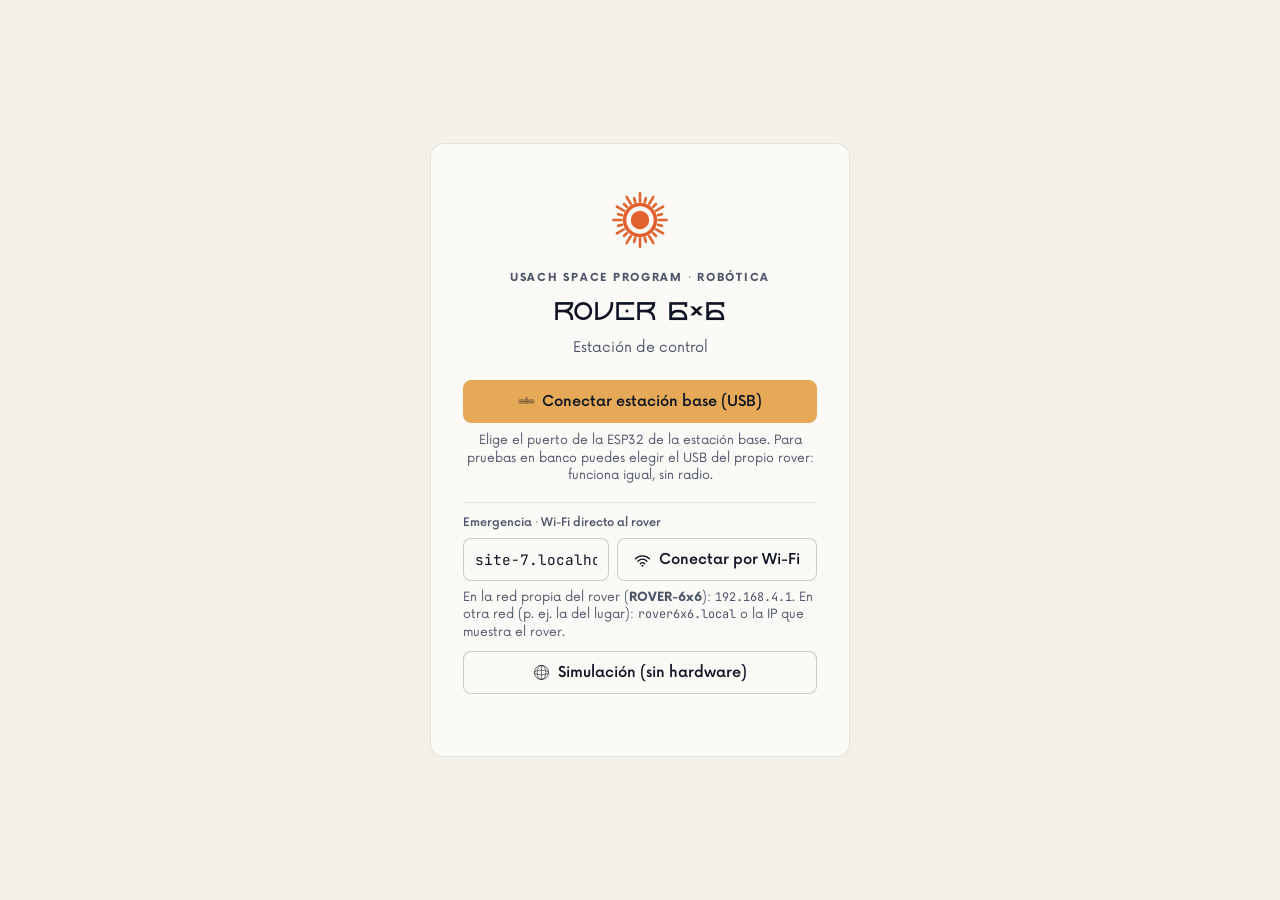
==== commit 5395bfc6: "feat(wifi): enlace de emergencia por Wi-Fi (punto de acceso + red configurable) - rover_6x6: nuevo W" ====
--- a/index.html
+++ b/index.html
@@ -30,6 +30,24 @@
             </button>
             <p class="hint">Elige el puerto de la ESP32 de la estación base. Para pruebas en banco
                 puedes elegir el USB del propio rover: funciona igual, sin radio.</p>
+
+            <div class="wifi-connect">
+                <span class="metric-label">Emergencia · Wi-Fi directo al rover</span>
+                <div class="wifi-host-row">
+                    <input id="wifi-host" type="text" spellcheck="false" autocomplete="off"
+                           aria-label="Dirección del rover" placeholder="192.168.4.1">
+                    <button id="btn-connect-wifi" class="btn btn-secondary">
+                        <i class="icon" data-icon="wifi"></i><span>Conectar por Wi-Fi</span>
+                    </button>
+                </div>
+                <p class="hint">En la red propia del rover (<strong>ROVER-6x6</strong>): <code>192.168.4.1</code>.
+                    En otra red (p. ej. la del lugar): <code>rover6x6.local</code> o la IP que muestra el rover.</p>
+                <div id="wifi-rover-links" class="rover-links" hidden>
+                    <p class="hint">Desde GitHub Pages el navegador bloquea el Wi-Fi del rover. Conecta el PC a
+                        la red del rover y abre el panel que sirve él mismo:</p>
+                    <div id="wifi-rover-link-list" class="rover-link-list"></div>
+                </div>
+            </div>
 
             <button id="btn-connect-demo" class="btn btn-ghost">
                 <i class="icon" data-icon="globe"></i><span>Simulación (sin hardware)</span>
@@ -371,6 +389,28 @@
             <span class="metric-label">Última telemetría (RX)</span>
             <pre id="debug-rx-data" class="wire-log wire-rx">—</pre>
         </section>
+
+        <section class="card wifi-card">
+            <h3 class="card-title"><i class="icon" data-icon="wifi"></i>Wi-Fi del rover · emergencia</h3>
+            <div class="kpi-grid wifi-kpis">
+                <div class="kpi kpi-wide"><span class="metric-label">Red propia (punto de acceso)</span><strong id="wifi-ap">--</strong></div>
+                <div class="kpi kpi-wide"><span class="metric-label">Red externa</span><strong id="wifi-sta" data-state="off">--</strong></div>
+                <div class="kpi kpi-wide"><span class="metric-label">Panel en la red externa</span><strong id="wifi-sta-ip">--</strong></div>
+            </div>
+            <p id="wifi-msg" class="hint wifi-msg">Conecta por Wi-Fi o por cable directo al rover para ver y cambiar su red.</p>
+
+            <form id="wifi-form" class="wifi-form" autocomplete="off">
+                <input id="wifi-ssid" type="text" maxlength="32" spellcheck="false" placeholder="Nombre de la red (SSID)" aria-label="Nombre de la red">
+                <input id="wifi-pass" type="password" maxlength="64" placeholder="Clave (vacía si es abierta)" aria-label="Clave de la red">
+                <button type="submit" id="btn-wifi-join" class="btn btn-primary btn-small" data-wifi-action>Unir el rover a esta red</button>
+                <button type="button" id="btn-wifi-scan" class="btn btn-secondary btn-small" data-wifi-action>Buscar redes</button>
+                <button type="button" id="btn-wifi-forget" class="btn btn-secondary btn-small" data-wifi-action>Olvidar red</button>
+            </form>
+            <ul id="wifi-scan-list" class="wifi-nets"></ul>
+            <p class="hint">El rover siempre mantiene su red propia; además se une a la red que elijas aquí y la
+                recuerda al reiniciar. Hay que desarmar antes de cambiarla. Al unirse, su red propia cambia de
+                canal y los conectados a ella se cortan unos segundos. No funciona a través de la estación base.</p>
+        </section>
     </div>
 </main>
 
@@ -399,6 +439,7 @@
 <script src="js/model/RoverModel.js"></script>
 <script src="js/model/LinkStats.js"></script>
 <script src="js/transport/SerialTransport.js"></script>
+<script src="js/transport/WsTransport.js"></script>
 <script src="js/transport/DemoTransport.js"></script>
 <script src="js/transport/Link.js"></script>
 <script src="js/view/dom.js"></script>
@@ -413,6 +454,7 @@
 <script src="js/view/PreflightView.js"></script>
 <script src="js/view/MastView.js"></script>
 <script src="js/view/SignalView.js"></script>
+<script src="js/view/WifiView.js"></script>
 <script src="js/controller/DriveController.js"></script>
 <script src="js/controller/SafetyController.js"></script>
 <script src="js/controller/DiagnosticsController.js"></script>
@@ -420,6 +462,7 @@
 <script src="js/controller/PreflightController.js"></script>
 <script src="js/controller/ConnectionController.js"></script>
 <script src="js/controller/LinkWatchController.js"></script>
+<script src="js/controller/WifiController.js"></script>
 <script src="js/main.js"></script>
 </body>
 </html>
--- a/style.css
+++ b/style.css
@@ -747,6 +747,69 @@
     .chart-grid { grid-template-columns: 1fr; }
 }
 
+/* --- 6b. WI-FI DE EMERGENCIA --- */
+.wifi-connect { display: flex; flex-direction: column; gap: 0.45rem; margin-top: 0.5rem; padding-top: 0.8rem; border-top: 1px solid var(--line); text-align: left; }
+.wifi-host-row { display: flex; gap: 0.5rem; }
+.wifi-host-row .btn { width: auto; flex: none; }
+.wifi-connect code { font-family: var(--font-mono); font-size: 0.95em; }
+
+.wifi-host-row input,
+.wifi-form input {
+    flex: 1;
+    min-width: 0;
+    font: inherit;
+    font-size: 0.9rem;
+    padding: 0.55rem 0.7rem;
+    border: 1px solid var(--line-strong);
+    border-radius: var(--radius);
+    background: var(--surface);
+    color: var(--text);
+}
+.wifi-host-row input { font-family: var(--font-mono); }
+.wifi-host-row input:focus,
+.wifi-form input:focus { outline: 2px solid var(--gold); outline-offset: 1px; }
+
+.rover-links { display: flex; flex-direction: column; gap: 0.35rem; }
+.rover-link-list { display: flex; flex-wrap: wrap; gap: 0.4rem; }
+.rover-link {
+    font-family: var(--font-mono);
+    font-size: 0.85rem;
+    padding: 0.3rem 0.6rem;
+    border: 1px solid var(--line-strong);
+    border-radius: var(--radius);
+    color: var(--ink);
+    text-decoration: none;
+}
+.rover-link:hover { background: var(--warn-soft); }
+
+.wifi-card { grid-column: 1 / -1; }
+.wifi-kpis { margin-bottom: 0.6rem; }
+.wifi-msg { min-height: 1.1rem; margin-bottom: 0.6rem; color: var(--text); }
+.wifi-form { display: flex; flex-wrap: wrap; gap: 0.5rem; margin-bottom: 0.6rem; }
+.wifi-form input { flex: 1 1 200px; }
+.wifi-form .btn { flex: none; }
+
+.wifi-nets { list-style: none; margin: 0 0 0.6rem; padding: 0; display: grid; grid-template-columns: repeat(auto-fill, minmax(220px, 1fr)); gap: 0.4rem; }
+.wifi-nets li {
+    display: flex;
+    flex-direction: column;
+    gap: 0.1rem;
+    padding: 0.5rem 0.7rem;
+    border: 1px solid var(--line);
+    border-radius: var(--radius);
+    cursor: pointer;
+    min-width: 0;
+}
+.wifi-nets li:hover, .wifi-nets li:focus { border-color: var(--gold); background: var(--warn-soft); outline: none; }
+.wifi-nets li strong { font-size: 0.88rem; overflow: hidden; text-overflow: ellipsis; white-space: nowrap; }
+.wifi-nets li span { font-size: 0.75rem; color: var(--text-muted); }
+.wifi-nets li.wifi-net-empty { cursor: default; color: var(--text-muted); }
+
+@media (max-width: 720px) {
+    .wifi-host-row { flex-direction: column; }
+    .wifi-host-row .btn { width: 100%; }
+}
+
 /* --- 7. MODAL PRE-VUELO --- */
 .modal-backdrop {
     position: fixed;
